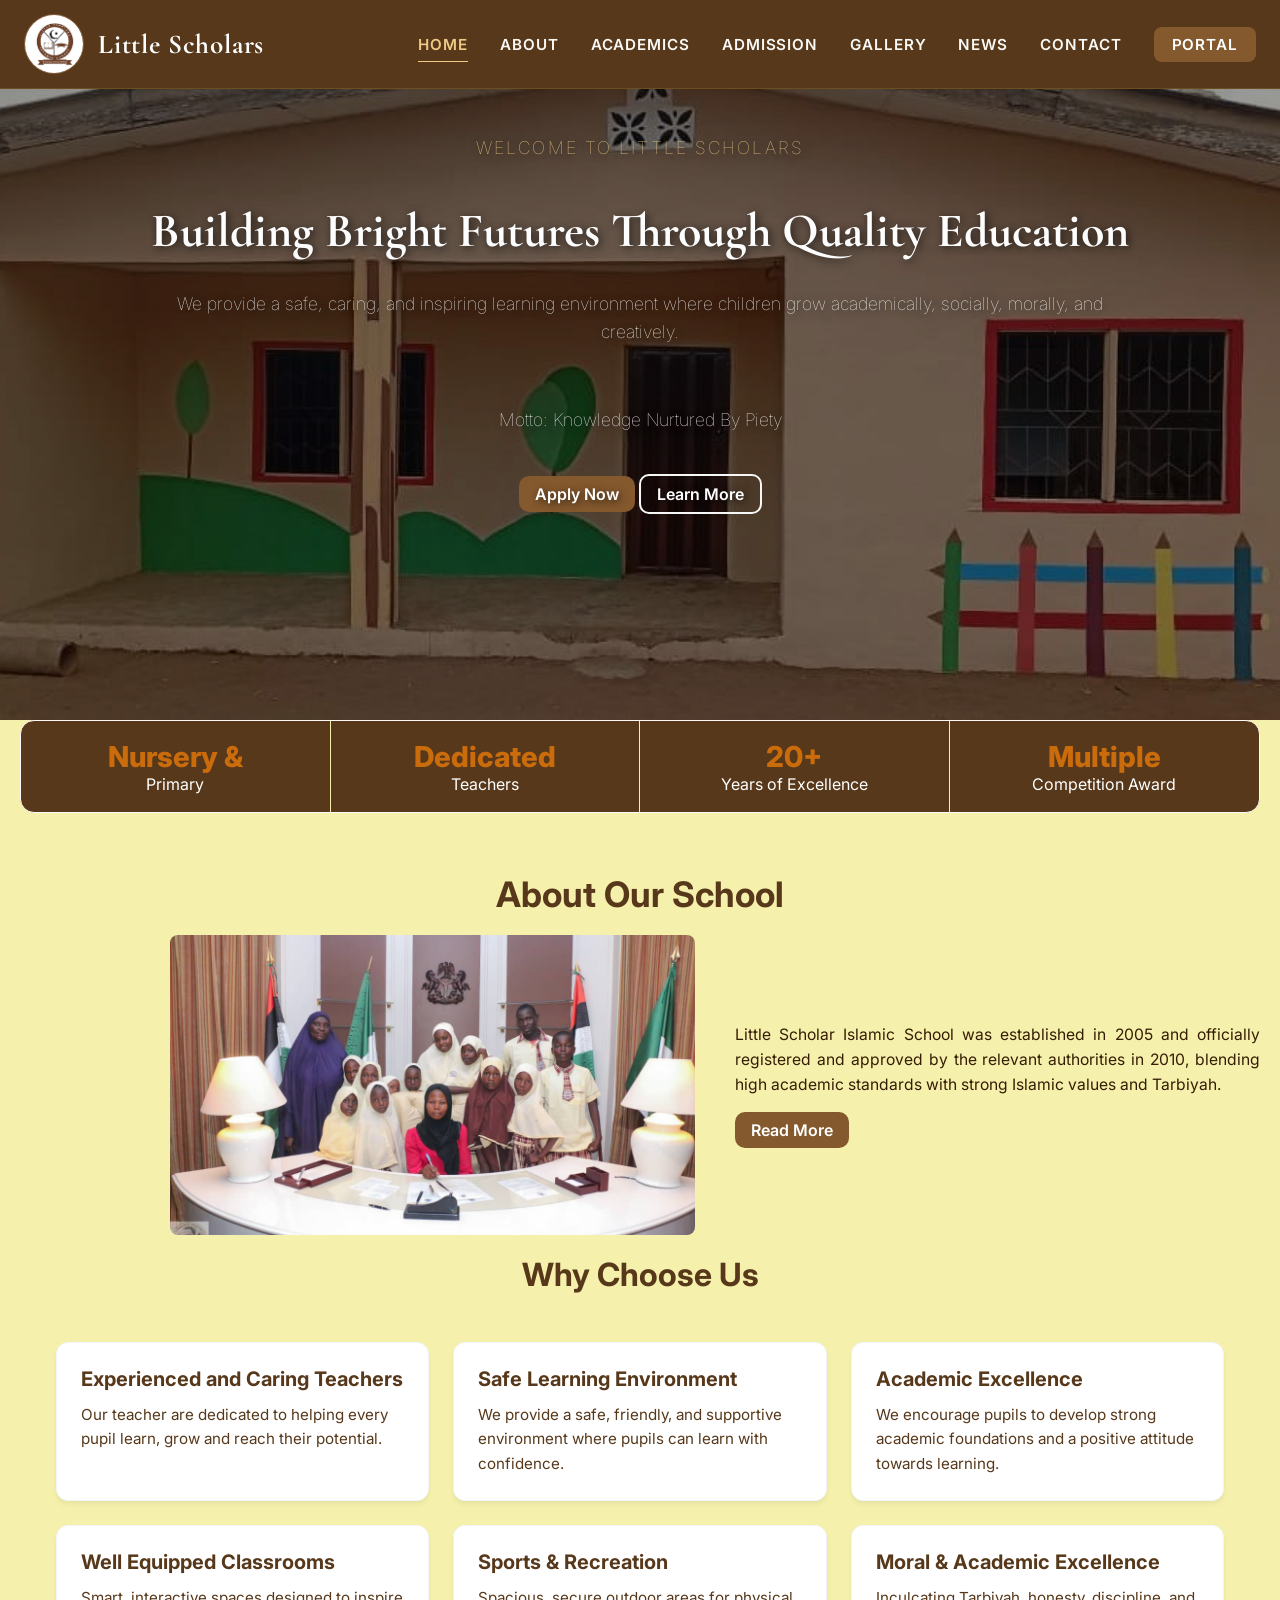
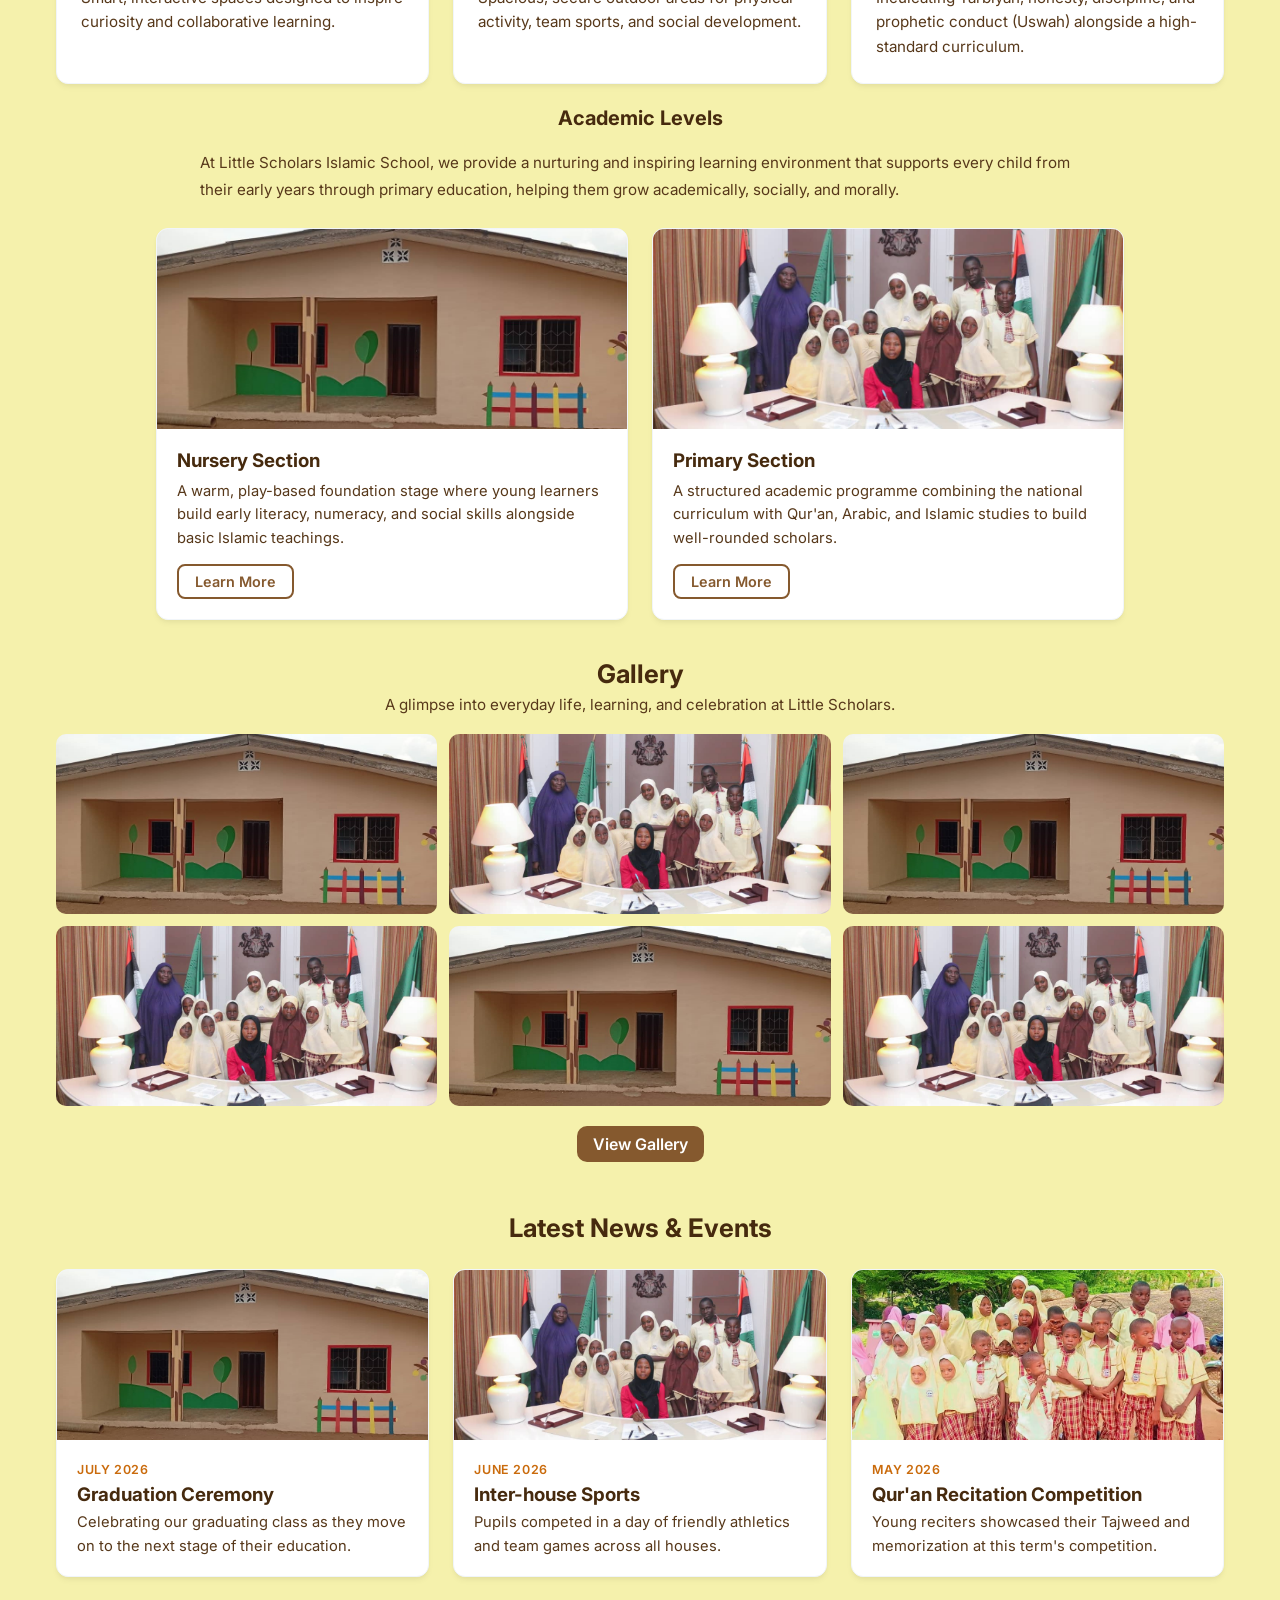
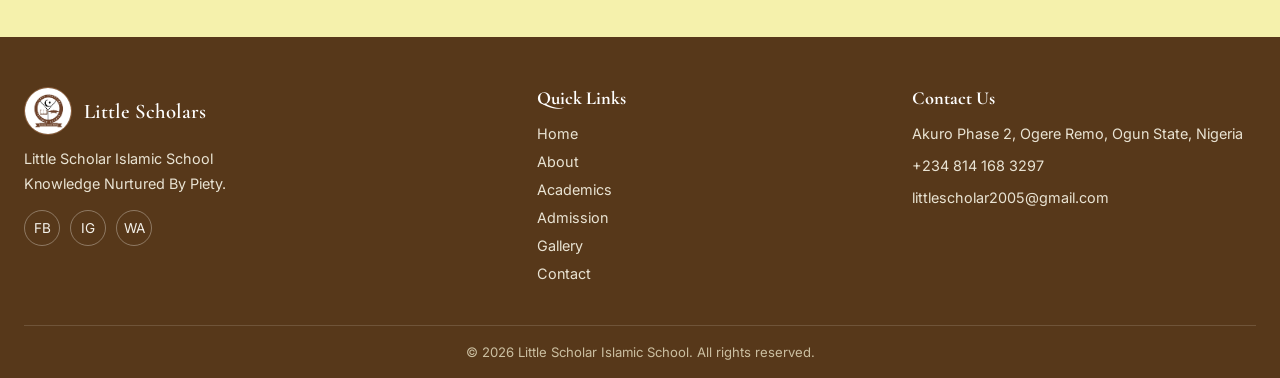
==== index.html @ 88653124 "Add Little Scholar Website" ====
<!DOCTYPE html>
<html lang="en">
<head>
  <meta charset="UTF-8">
  <meta name="viewport" content="width=device-width, initial-scale=1.0">
  <title>Little Scholars</title>
  <link rel="preconnect" href="https://fonts.googleapis.com">
  <link href="https://fonts.googleapis.com/css2?family=Cormorant+Garamond:wght@500;600&family=Inter:wght@400;500;600&display=swap" rel="stylesheet">
  <link rel="stylesheet" href="assets/css/index.css">
  <link rel="icon" type="images/jpeg" href="assets/images/logo.png.jpeg">
</head>
<body>

    <!-- Nav -->
<nav>
  <div class="nav-inner">
    <a href="#" class="nav-logo">
      <div class="nav-logo-icon">
        <img src="assets/images/logo.png.jpeg" alt="Little Scholars logo">
      </div>
      <div class="nav-logo-text"><strong>Little Scholars</strong></div>
    </a>

    <button class="nav-toggle" id="navToggle" aria-label="Toggle navigation menu" aria-expanded="false" aria-controls="navMenu">
      <span></span>
      <span></span>
      <span></span>
    </button>

    <ul id="navMenu">
      <li><a href="index.html" class="active">Home</a></li>
      <li><a href="about.html">About</a></li>
      <li><a href="academics.html">Academics</a></li>
      <li><a href="admission.html">Admission</a></li>
      <li><a href="gallery.html">Gallery</a></li>
      <li><a href="news.html">News</a></li>
      <li><a href="contact.html">Contact</a></li>
      <li><a href="login.html" class="nav-login-btn">Portal</a></li>
    </ul>
  </div>
</nav>


<section class="hero">
    <img src="assets/images/2.jpeg" alt="Little Scholar Hero">

    <div class="hero-content">
        <p class="hero-eyebrow">Welcome to Little Scholars</p>
        <h1>Building Bright Futures Through Quality Education</h1>

        <p>
            We provide a safe, caring, and inspiring learning environment where
            children grow academically, socially, morally, and creatively.
        </p>

        <br>
        <p>Motto: Knowledge Nurtured By Piety</p>

        <div class="cta-btn">
            <a href="admission.html" class="btn">Apply Now</a>
            <a href="about.html" class="btn">Learn More</a>
        </div>
    </div>
</section>

<div class="stats-bar reveal">
  <div class="stat-item reveal">
    <span class="stat-number">Nursery &</span>
    <span class="stat-label">Primary</span>
  </div>
  <div class="stat-item reveal">
    <span class="stat-number reveal">Dedicated</span>
    <span class="stat-label">Teachers</span>
  </div>
  <div class="stat-item">
    <span class="stat-number reveal">20+</span>
    <span class="stat-label">Years of Excellence</span>
  </div>
  <div class="stat-item">
    <span class="stat-number reveal">Multiple</span>
    <span class="stat-label">Competition Award</span>
  </div>
</div>

<!--About heading-->
<div class="about-text reveal">
  <h3>About Our School</h3>
</div>



<div class="about reveal">
  <div class="about-img-wrapper reveal">
    <img src="assets/images/3.jpeg" alt="Little Scholars About" class="about-img reveal">
  </div>
  <div class="about-content reveal">
    <p>Little Scholar Islamic School was established in 2005 and officially registered and approved by the relevant authorities in 2010, blending high academic standards with strong Islamic values and Tarbiyah.</p>
    <div class="cta-btn1">
    <a href="about.html" class="btn reveal">Read More</a>
    </div>
  </div>
</div>


<!--WHY CHOOSE US-->

<div class="choose-text reveal">
  <h3>Why Choose Us</h3>
</div>
<div class="choose-card">
  <div class="choose-c1 reveal">
    <h3 class="choose-head">Experienced and Caring Teachers</h3>
    <p class="choose-p">Our teacher are dedicated to helping every pupil learn, grow and reach their potential.</p>
  </div>
  <div class="choose-c1 reveal">
    <h3 class="choose-head">Safe Learning Environment</h3>
    <p class="choose-p">We provide a safe, friendly, and supportive environment where pupils can learn with confidence.</p>
  </div>
  <div class="choose-c1 reveal">
    <h3 class="choose-head">Academic Excellence</h3>
    <p class="choose-p">We encourage pupils to develop strong academic foundations and a positive attitude towards learning.</p>
  </div>
  <div class="choose-c1 reveal">
    <h3 class="choose-head">Well Equipped Classrooms</h3>
    <p class="choose-p">Smart, interactive spaces designed to inspire curiosity and collaborative learning.</p>
  </div>
  <div class="choose-c1 reveal">
    <h3 class="choose-head">Sports & Recreation</h3>
    <p class="choose-p">Spacious, secure outdoor areas for physical activity, team sports, and social development.</p>
  </div>
  <div class="choose-c1 reveal">
    <h3 class="choose-head">Moral & Academic Excellence</h3>
    <p class="choose-p">Inculcating Tarbiyah, honesty, discipline, and prophetic conduct (Uswah) alongside a high-standard curriculum.</p>
  </div>
  </div>

  <div class="academics-text reveal">
    <h3>Academic Levels</h3>
    <p>At Little Scholars Islamic School, we provide a nurturing and inspiring learning environment that supports every child from their early years through primary education, helping them grow academically, socially, and morally.</p>
  </div>

  <!--ACADEMIC LEVEL CARDS-->
  <div class="levels-div reveal">
    <div class="level-card  reveal">
      <img src="assets/images/2.jpeg" alt="Nursery Section">
      <div class="level-card-body reveal">
        <h3>Nursery Section</h3>
        <p>A warm, play-based foundation stage where young learners build early literacy, numeracy, and social skills alongside basic Islamic teachings.</p>
        <a href="academics.html" class="btn-outline">Learn More</a>
      </div>
    </div>
    <div class="level-card reveal">
      <img src="assets/images/3.jpeg" alt="Primary Section">
      <div class="level-card-body reveal">
        <h3>Primary Section</h3>
        <p>A structured academic programme combining the national curriculum with Qur'an, Arabic, and Islamic studies to build well-rounded scholars.</p>
        <a href="academics.html" class="btn-outline reveal">Learn More</a>
      </div>
    </div>
  </div>

                    <!--OUR FACILITIES-->
  <!--<div class="facilities reveal">
    <h3>Our Facilities</h3>
    <p>We provide a safe, stimulating, and well-equipped environment to ensure every student thrives academically, physically, and socially. Such as:</p>
  </div>

  <div class="facilities-div reveal">
    <div class="facilities-card reveal">
      <h3>Modern Classrooms</h3>
      <p>Smart, interactive spaces designed to inspire curiosity and collaborative learning.</p>
    </div>

    <div class="facilities-card reveal">
      <h3>ICT Laboratory</h3>
      <p>State-of-the-art technology to equip students with essential digital skills for the future.</p>
    </div>

    <div class="facilities-card reveal">
      <h3>Library</h3>
      <p>A quiet haven filled with a diverse collection of resources to foster a lifelong love for reading.</p>
    </div>

    <div class="facilities-card reveal">
      <h3>School Bus</h3>
      <p>Safe and reliable transportation service that gets pupils to and from school with ease.</p>
    </div>

    <div class="facilities-card reveal">
      <h3>Playground</h3>
      <p>Spacious and secure outdoor areas for physical activity, team sports, and social development.</p>
    </div>

    <div class="facilities-card reveal">
      <h3>Sick Bay</h3>
      <p>A well-stocked and caring medical room staffed to handle health needs and ensure student well-being.</p>
    </div>
  </div>-->

  <!--GALLERY PREVIEW-->
  <div class="gallery-text reveal">
    <h3>Gallery</h3>
    <p>A glimpse into everyday life, learning, and celebration at Little Scholars.</p>
  </div>

  <div class="gallery-preview-grid reveal">
    <img src="assets/images/2.jpeg" alt="Pupils at Little Scholars">
    <img src="assets/images/3.jpeg" alt="Classroom activity">
    <img src="assets/images/2.jpeg" alt="School event">
    <img src="assets/images/3.jpeg" alt="Pupils learning">
    <img src="assets/images/2.jpeg" alt="Sports day">
    <img src="assets/images/3.jpeg" alt="Graduation">
  </div>

  <div class="cta-btn1 gallery-cta reveal">
    <a href="gallery.html" class="btn">View Gallery</a>
  </div>

  <!--LATEST NEWS & EVENTS-->
  <div class="news-text reveal">
    <h3>Latest News &amp; Events</h3>
  </div>

  <div class="news-div reveal">
    <div class="news-card reveal">
      <img src="assets/images/2.jpeg" alt="Graduation Ceremony">
      <div class="news-card-body reveal">
        <span class="news-date">July 2026</span>
        <h3>Graduation Ceremony</h3>
        <p>Celebrating our graduating class as they move on to the next stage of their education.</p>
      </div>
    </div>
    <div class="news-card reveal">
      <img src="assets/images/3.jpeg" alt="Inter-house Sports">
      <div class="news-card-body reveal">
        <span class="news-date">June 2026</span>
        <h3>Inter-house Sports</h3>
        <p>Pupils competed in a day of friendly athletics and team games across all houses.</p>
      </div>

    </div>
    <div class="news-card reveal">
      <img src="assets/images/6.jpeg" alt="Qur'an Recitation Competition">
      <div class="news-card-body reveal">
        <span class="news-date">May 2026</span>
        <h3>Qur'an Recitation Competition</h3>
        <p>Young reciters showcased their Tajweed and memorization at this term's competition.</p>
      </div>
    </div>
  </div>


<!-- Footer -->
<footer class="site-footer">
  <div class="footer-inner">
    <div class="footer-col">
      <div class="footer-brand">
        <div class="nav-logo-icon">
          <img src="assets/images/logo.png.jpeg" alt="Little Scholars logo">
        </div>
        <span class="footer-brand-text">Little Scholars</span>
      </div>
      <p>Little Scholar Islamic School</p>
      <p>Knowledge Nurtured By Piety.</p>
      <div class="footer-social">
        <a href="#" aria-label="Facebook">FB</a>
        <a href="#" aria-label="Instagram">IG</a>
        <a href="https://wa.me/2348058640430" aria-label="WhatsApp">WA</a>
      </div>
    </div>

    <div class="footer-col">
      <h4>Quick Links</h4>
      <ul class="footer-links">
        <li><a href="index.html">Home</a></li>
        <li><a href="about.html">About</a></li>
        <li><a href="academics.html">Academics</a></li>
        <li><a href="admission.html">Admission</a></li>
        <li><a href="gallery.html">Gallery</a></li>
        <li><a href="contact.html">Contact</a></li>
      </ul>
    </div>

    <div class="footer-col">
      <h4>Contact Us</h4>
      <ul class="footer-contact">
        <li>Akuro Phase 2, Ogere Remo, Ogun State, Nigeria</li>
        <li>+234 814 168 3297</li>
        <li>littlescholar2005@gmail.com</li>
      </ul>
    </div>
  </div>

  <div class="footer-bottom">
    &copy; <span id="footerYear"></span> Little Scholar Islamic School. All rights reserved.
  </div>
</footer>

<script src="assets/js/index.js"></script>
</body>
</html>
---- assets/css/index.css ----
* { margin: 0; padding: 0; box-sizing: border-box; }

body {
  background: #f5f1ac;
  font-family: 'Inter', sans-serif;
  min-height: 100vh;
}

@media (max-width: 368px) {
  body { font-size: 14px; }
}

img { max-width: 100%; display: block; }

/* ============================================
   NAVIGATION (fixed on desktop, like the homepage)
   ============================================ */
nav {
  background: #57381a;
  border-bottom: 1px solid rgba(212, 175, 55, 0.18);
  position: fixed;
  width: 100%;
  top: 0;
  z-index: 100;
}

.nav-inner {
  max-width: 1400px;
  margin: 0 auto;
  display: flex;
  align-items: center;
  justify-content: space-between;
  padding: 14px 24px;
}

.nav-logo {
  display: flex;
  align-items: center;
  gap: 14px;
  text-decoration: none;
  min-width: 0;
}

.nav-logo-icon {
  width: 60px;
  height: 60px;
  border-radius: 50%;
  overflow: hidden;
  border: 1px solid #8B5E3C;
  flex-shrink: 0;
}

.nav-logo-icon img {
  width: 96%;
  height: 96%;
  object-fit: cover;
  transform: scale(1.1);
  margin: 0 auto;
}

.nav-logo-text {
  font-family: 'Cormorant Garamond', serif;
  font-size: clamp(1.2rem, 3vw, 1.7rem);
  font-weight: 600;
  color: #ffffff;
  letter-spacing: 0.03em;
  white-space: nowrap;
}

.nav-toggle {
  display: none;
  flex-direction: column;
  justify-content: center;
  gap: 5px;
  width: 40px;
  height: 40px;
  background: transparent;
  border: 1px solid rgba(255, 254, 252, 0.932);
  border-radius: 6px;
  cursor: pointer;
}

.nav-toggle span {
  display: block;
  width: 20px;
  height: 2px;
  margin: 0 auto;
  background: #fdfdfc;
  transition: transform 0.25s ease, opacity 0.25s ease;
}

.nav-toggle.open span:nth-child(1) { transform: translateY(7px) rotate(45deg); }
.nav-toggle.open span:nth-child(2) { opacity: 0; }
.nav-toggle.open span:nth-child(3) { transform: translateY(-7px) rotate(-45deg); }

nav ul {
  display: flex;
  align-items: center;
  gap: 32px;
  list-style: none;
}

nav ul a {
  position: relative;
  text-decoration: none;
  color: #faf9f5;
  font-size: 0.95rem;
  font-weight: 600;
  letter-spacing: 0.06em;
  text-transform: uppercase;
  padding: 8px 0;
  transition: color 0.25s ease;
}

nav ul a::after {
  content: '';
  position: absolute;
  left: 0;
  bottom: 0;
  width: 0%;
  height: 1px;
  background: #8B5E3C;
  transition: width 0.3s ease;
}

nav ul a:hover,
nav ul a:focus-visible {
  color: #f4f1ea;
}

nav ul a:hover::after,
nav ul a:focus-visible::after {
  width: 100%;
}

nav ul a.active {
  color: #f0c987;
}

nav ul a.active::after {
  width: 100%;
  background: #f0c987;
}

nav ul a.nav-login-btn {
  background: #85592e;
  padding: 8px 18px;
  border-radius: 8px;
  color: #ffffff;
}

nav ul a.nav-login-btn::after { display: none; }

nav ul a.nav-login-btn:hover {
  background: #91520a;
  color: #ffffff;
}

@media (max-width: 960px) {
  .nav-toggle { display: flex; }

  nav ul {
    position: absolute;
    top: 90%;
    left: 0;
    right: 0;
    flex-direction: column;
    align-items: flex-start;
    gap: 0;
    background: #57381a;
    border-bottom: 1px solid rgba(212, 175, 55, 0.18);
    max-height: 0;
    overflow: hidden;
    transition: max-height 0.3s ease;
  }

  nav ul.open { max-height: 500px; }

  nav ul li { width: 100%; }

  nav ul a {
    display: block;
    width: 100%;
    padding: 16px 24px;
    border-top: 1px solid rgba(233, 182, 13, 0.08);
  }

  nav ul a.nav-login-btn { border-radius: 0; }
}


/* ============================================
  HERO BANNER (top image + heading)
   ============================================ */

  .hero {
  position: relative;
  width: 100%;
  height: 80vh;
  overflow: hidden;
}

.hero img {
  width: 100%;
  height: 100%;
  object-fit: cover;
  filter: brightness(60%); 
  
}
.hero-content {
  position: absolute;
  top: 45%;
  left: 50%;
  transform: translate(-50%, -50%);
  text-align: center;
  color: #fdfdfd;
  text-shadow: 2px 2px 8px rgba(0, 0, 0, 0.7);
  width: 90%;
  max-width: 1000px;
}

.hero-eyebrow {
  font-size: 1rem;
  font-weight: 600;
  letter-spacing: 0.12em;
  text-transform: uppercase;
  color: #f0c987;
  margin-bottom: 14px;
}

.hero-content h1 {
  font-family: 'Cormorant Garamond', serif;
  font-size: 3rem;
  margin-bottom: 30px;
}
.hero-content p {
  font-size: 1.1rem;
  font-weight: 100;
  line-height: 28px;
  margin-bottom: 40px;
}


/* ============================================
   Mobile responsiveness for hero section
   ============================================ */
@media (max-width: 768px) {
  .hero {
    height: 60vh;
    min-height: 400px;
  }

  .hero img {
    width: 100%;
    height: 100%;
    object-fit: cover;
  }

  .hero-content {
    top: 50%;
    max-width: 100%;
  }

  .hero-eyebrow {
    font-size: 0.75rem;
    margin-bottom: 10px;
  }

  .hero-content h1 {
    font-size: 1.6rem;
    margin-bottom: 20px;
  }

  .hero-content p {
    font-size: 0.67rem;
    line-height: 20px;
    margin-bottom: 40px;
  }
}
/*cta-btn*/

/* Base Button Styles */
.cta-btn .btn {
    display: inline-block;
    padding: 8px 16px;
    font-size: 16px;
    font-weight: 600;
    text-decoration: none;
    border-radius: 10px;
    transition: all 0.3s ease;
    text-align: center;
}

/* Primary Button: Apply Now */
.cta-btn .btn:first-child {
    background-color: #85592e;
    color: #ffffff;
}



/* Secondary Button: Learn More */
.cta-btn .btn:last-child {
    background-color: transparent;
    color: #ffffff;
    border: 2px solid #f7f7f7;
}

.cta-btn .btn:last-child:hover {
    color: #57381a;
    border-color: #57381a;
    background-color: #f8fafc;
    transform: translateY(-2px);
}

/* ============================================
   STATS BAR (4 cards)
   ============================================ */
.stats-bar {
  display: flex;
  flex-wrap: wrap;
  justify-content: center;
  background: #57381a;
  border: 1px solid #fff8f8;
  border-radius: 14px;
  margin: 0 20px clamp(20px, 6vw, 60px);
  overflow: hidden;
  color: #ffffff;
}


.stat-item {
  flex: 1 1 140px;
  padding: 18px 8px;
  text-align: center;
  border-right: 1px solid #f5f1ac;
}

.stat-icon {
  display: block;
  font-size: 1.4rem;
  margin-bottom: 4px;
}


.stat-item:last-child { border-right: none; }

.stat-number {
  font-size: clamp(1.3rem, 3vw, 1.8rem);
  font-weight: 800;
  color: #ca6b0c;
  display: block;
}

.stat-label {
  font-size: clamp(0.85rem, 1.6vw, 1rem);
  color: #ffffff;
  margin-top: 1px;
}

@media (max-width: 600px) {
  .stat-item {
    flex: 1 1 50%;
    border-bottom: 1px solid #f5f1ac;
  }
  .stat-item {
    padding: 12px 4px;
  }
  .stat-number {
    font-size: 16px;
  }
  .stat-item:nth-child(odd) {
    border-right: 1px solid #f5f1ac;
  }
}

/* ABOUT SECTION */

.about-text {
  text-align: center;
  font-size: 30px;
  font-weight: 500;
  color: #57381a;
}
.about {
  display: grid;

  grid-template-columns: repeat(auto-fit, minmax(300px, 1fr));
  gap: 40px;
  align-items: center; /* Centers items vertically */
  padding: 20px;
  max-width: 1200px;
  justify-content: center;
  margin-left: 150px;
}

.about-img-wrapper {
  width: 100%;
}


.about-img {
  width: 100%;
  height: 90%;
  max-height: 300px; 
  object-fit: cover;
  border-radius: 8px;
}
.about-content {
  width: 100%;
}

.about-content p {
  margin-bottom: 15px;
  text-align: justify;
  font-size: 0.98rem;
  line-height: 1.6; 
  color: #351c03;
}

.cta-btn1 .btn {
    display: inline-block;
    padding: 8px 16px;
    font-size: 16px;
    font-weight: 600;
    text-decoration: none;
    border-radius: 10px;
    transition: all 0.3s ease;
    text-align: center;
}


.cta-btn1 .btn:first-child {
    background-color: #85592e;
    color: #ffffff;
}


.cta-btn1 .btn:first-child:hover {
    color: #57381a;
    border-color: #57381a;
    background-color: #91520a;
    transform: translateY(-2px);
}
@media (max-width: 560px) {
  .about-text {
    font-size: 18px;
  }
  .about {
    display: grid;
    grid-template-columns: 2, 1fr;
    max-width: 560px;
    margin-left: 0px;
  }
  .cta-btn1 .btn {
    padding: 8px;
    font-size: 14px;
  }
}
/* Container layout */
.choose-card {
  display: grid;
  /* Automatically adjusts column count; minimum size 280px per card */
  grid-template-columns: repeat(auto-fit, minmax(280px, 1fr));
  gap: 24px;
  padding: 16px;
  max-width: 1200px;
  margin: 0 auto;
}

/* Individual card styling */
.choose-c1 {
  background-color: #ffffff;
  border-radius: 12px;
  padding: 24px;
  box-shadow: 0 4px 6px -1px rgba(0, 0, 0, 0.05), 
              0 2px 4px -1px rgba(0, 0, 0, 0.03);
  border: 1px solid #f1f5f9;
  transition: transform 0.2s ease, box-shadow 0.2s ease;
}

/* Card hover animation */
.choose-c1:hover {
  transform: translateY(-4px);
  box-shadow: 0 10px 15px -3px rgba(0, 0, 0, 0.1);
}

/* Typography styles */
.choose-text {
  text-align: center;
  margin-bottom: 32px;
}

.choose-text h3 {
  font-size: 2rem;
  color: #57381a;
  margin: 0;
}

.choose-head {
  font-size: 1.25rem;
  color: #57381a;
  margin-top: 0;
  margin-bottom: 12px;
}

.choose-p {
  font-size: 0.95rem;
  color: #57381a;
  line-height: 1.6;
  margin: 0;
}
/*CADEMICS SECTION*/

.academics-text {
  padding-left: 200px;
  margin-right: 200px;
  line-height: 1.8;
}

.academics-text h3 {
  text-align: center;
  margin-bottom: 13px;
  color: #462a0e;
  font-weight: 700;
  font-size: 20px;
}
.academics-text p {
  color: #57381a;
  font-size: 0.95rem;
}
@media (max-width: 768px) {
  .academics-text { 
    margin-left: 10px; 
    padding: 0 10px; /* Adds clean breathing room on sides */
    margin-right: 10px;
  } 
  
  .academics-text h3 { 
    margin-left: 0; /* Resets the negative pull */
  } 
  
  .academics-text p { 
    margin-left: 0; /* Resets the negative pull */
    max-width: 100%; /* Prevents text from stretching indefinitely */
  } 
}

/* ============================================
   ACADEMIC LEVEL CARDS (Nursery / Primary)
   ============================================ */
.levels-div {
  display: grid;
  grid-template-columns: repeat(auto-fit, minmax(300px, 1fr));
  gap: 24px;
  max-width: 1000px;
  padding: 24px 16px 8px;
  margin: 0 auto;
}

.level-card {
  background-color: #ffffff;
  border-radius: 12px;
  overflow: hidden;
  box-shadow: 0 4px 6px -1px rgba(0, 0, 0, 0.05),
              0 2px 4px -1px rgba(0, 0, 0, 0.03);
  border: 1px solid #f1f5f9;
  transition: transform 0.2s ease, box-shadow 0.2s ease;
}

.level-card:hover {
  transform: translateY(-4px);
  box-shadow: 0 10px 15px -3px rgba(0, 0, 0, 0.1);
}

.level-card img {
  width: 100%;
  height: 200px;
  object-fit: cover;
}

.level-card-body {
  padding: 20px;
}

.level-card-body h3 {
  color: #462a0e;
  margin-bottom: 8px;
}

.level-card-body p {
  color: #57381a;
  font-size: 0.92rem;
  line-height: 1.6;
  margin-bottom: 14px;
}

.btn-outline {
  display: inline-block;
  padding: 7px 16px;
  border: 2px solid #85592e;
  color: #85592e;
  border-radius: 8px;
  text-decoration: none;
  font-weight: 600;
  font-size: 0.9rem;
  transition: all 0.25s ease;
}

.btn-outline:hover {
  background-color: #85592e;
  color: #ffffff;
}


/* OUR FACILITIES  */

.facilities h3 {
  color: #462a0e;
  font-weight: 700;
  text-align: center;
  margin-bottom: 10px;
  margin-top: 20px;
}
.facilities p {
  color: #57381a;
  line-height: 1.8;
  font-size: 0.95rem;
  margin-bottom: 10px;
  padding-left: 200px;
}
.facilities-div {
  display: grid;
  grid-template-columns: repeat(auto-fit, minmax(280px, 1fr));
  gap: 24px;
  max-width: 1200px;
  padding: 16px;
  margin: 0 auto;
}

.facilities-card {
  background-color: #ffffff;
  padding: 24px;
  border-radius: 12px;
  box-shadow: 0 4px 6px -1px rgba(0, 0, 0, 0.05), 
              0 2px 4px -1px rgba(0, 0, 0, 0.03);
  border: 1px solid #f1f5f9;
  transition: transform 0.2s ease, box-shadow 0.2s ease;
}

.facilities-card h3 {
  padding-left: 20px;
  color: #462a0e;
  margin-bottom: 6px;
}
.facilities-card p {
  font-size: 0.95rem;
  color: #57381a;
  line-height: 1.8;
  padding-left: 20px;
  max-width: 1000px;
}
.facilities-card:hover {
  transform: translateY(-4px);
  box-shadow: 0 10px 15px -3px rgba(0, 0, 0, 0.1);
}
@media (max-width: 768px) {
  .facilities-card {
    padding-left: 0px;
  }
  .facilities p {
    padding-left: 20px;
  }
}

/* ============================================
   GALLERY PREVIEW
   ============================================ */
.gallery-text,
.news-text {
  text-align: center;
  margin-top: 30px;
}

.gallery-text h3,
.news-text h3 {
  color: #462a0e;
  font-weight: 700;
  font-size: 1.6rem;
  margin-bottom: 6px;
}

.gallery-text p {
  color: #57381a;
  font-size: 0.95rem;
}

.gallery-preview-grid {
  display: grid;
  grid-template-columns: repeat(3, 1fr);
  gap: 12px;
  max-width: 1200px;
  padding: 20px 16px;
  margin: 0 auto;
}

.gallery-preview-grid img {
  width: 100%;
  height: 180px;
  object-fit: cover;
  border-radius: 10px;
  transition: transform 0.25s ease;
}

.gallery-preview-grid img:hover {
  transform: scale(1.03);
}

.gallery-cta {
  text-align: center;
  padding-bottom: 20px;
}

@media (max-width: 700px) {
  .gallery-preview-grid {
    grid-template-columns: repeat(2, 1fr);
  }
}

/* ============================================
   LATEST NEWS & EVENTS
   ============================================ */
.news-div {
  display: grid;
  grid-template-columns: repeat(auto-fit, minmax(280px, 1fr));
  gap: 24px;
  max-width: 1200px;
  padding: 20px 16px 60px;
  margin: 0 auto;
}

.news-card {
  background-color: #ffffff;
  border-radius: 12px;
  overflow: hidden;
  box-shadow: 0 4px 6px -1px rgba(0, 0, 0, 0.05),
              0 2px 4px -1px rgba(0, 0, 0, 0.03);
  border: 1px solid #f1f5f9;
  transition: transform 0.2s ease, box-shadow 0.2s ease;
}

.news-card:hover {
  transform: translateY(-4px);
  box-shadow: 0 10px 15px -3px rgba(0, 0, 0, 0.1);
}

.news-card img {
  width: 100%;
  height: 170px;
  object-fit: cover;
}

.news-card-body {
  padding: 18px 20px;
}

.news-date {
  display: inline-block;
  font-size: 0.78rem;
  font-weight: 600;
  color: #ca6b0c;
  text-transform: uppercase;
  letter-spacing: 0.05em;
  margin-bottom: 6px;
}

.news-card-body h3 {
  color: #462a0e;
  margin-bottom: 5px;
}

.news-card-body p {
  color: #57381a;
  font-size: 0.92rem;
  line-height: 1.6;
}

/* ---------- Scroll-reveal---------- */
.reveal {
  opacity: 0;
  transform: translateY(18px);
  transition: opacity 0.6s ease, transform 0.6s ease;
}

.reveal.is-visible {
  opacity: 1;
  transform: translateY(0);
}


/* ============================================
   SITE FOOTER
   ============================================ */
.site-footer {
  background: #57381a;
  color: #f4f1ea;
  margin-top: 0;
  padding: 50px 24px 0;
}

.footer-inner {
  max-width: 1400px;
  margin: 0 auto;
  display: grid;
  grid-template-columns: 1.4fr 1fr 1fr;
  gap: 32px;
  padding-bottom: 34px;
}

.footer-col h4 {
  font-family: 'Cormorant Garamond', serif;
  font-size: 1.15rem;
  margin-bottom: 14px;
  color: #ffffff;
}

.footer-brand {
  display: flex;
  align-items: center;
  gap: 12px;
  margin-bottom: 12px;
}

.footer-brand .nav-logo-icon { width: 48px; height: 48px; }

.footer-brand-text {
  font-family: 'Cormorant Garamond', serif;
  font-size: 1.3rem;
  font-weight: 600;
  color: #ffffff;
}

.footer-col p {
  font-size: 0.9rem;
  line-height: 1.7;
  color: #e9e3d3;
}

.footer-links { list-style: none; }

.footer-links li { margin-bottom: 8px; }

.footer-links a {
  color: #e9e3d3;
  text-decoration: none;
  font-size: 0.9rem;
  transition: color 0.2s ease;
}

.footer-links a:hover { color: #f0c987; }

.footer-contact li {
  list-style: none;
  font-size: 0.9rem;
  color: #e9e3d3;
  margin-bottom: 10px;
  line-height: 1.5;
}

.footer-social { display: flex; gap: 10px; margin-top: 14px; }

.footer-social a {
  display: inline-flex;
  align-items: center;
  justify-content: center;
  width: 36px;
  height: 36px;
  border-radius: 50%;
  border: 1px solid rgba(244, 241, 234, 0.35);
  color: #f4f1ea;
  text-decoration: none;
  font-size: 0.85rem;
  transition: background 0.2s ease, border-color 0.2s ease;
}

.footer-social a:hover { background: #85592e; border-color: #85592e; }

.footer-bottom {
  border-top: 1px solid rgba(244, 241, 234, 0.15);
  text-align: center;
  padding: 18px 0;
  font-size: 0.82rem;
  color: #cbbfa1;
}

@media (max-width: 768px) {
  .footer-inner { grid-template-columns: 1fr; gap: 28px; }
}

/* ============================================
   SCROLL-REVEAL (used by academics.js)
   ============================================ */
.reveal {
  opacity: 0;
  transform: translateY(18px);
  transition: opacity 0.6s ease, transform 0.6s ease;
}

.reveal.is-visible {
  opacity: 1;
  transform: translateY(0);
}
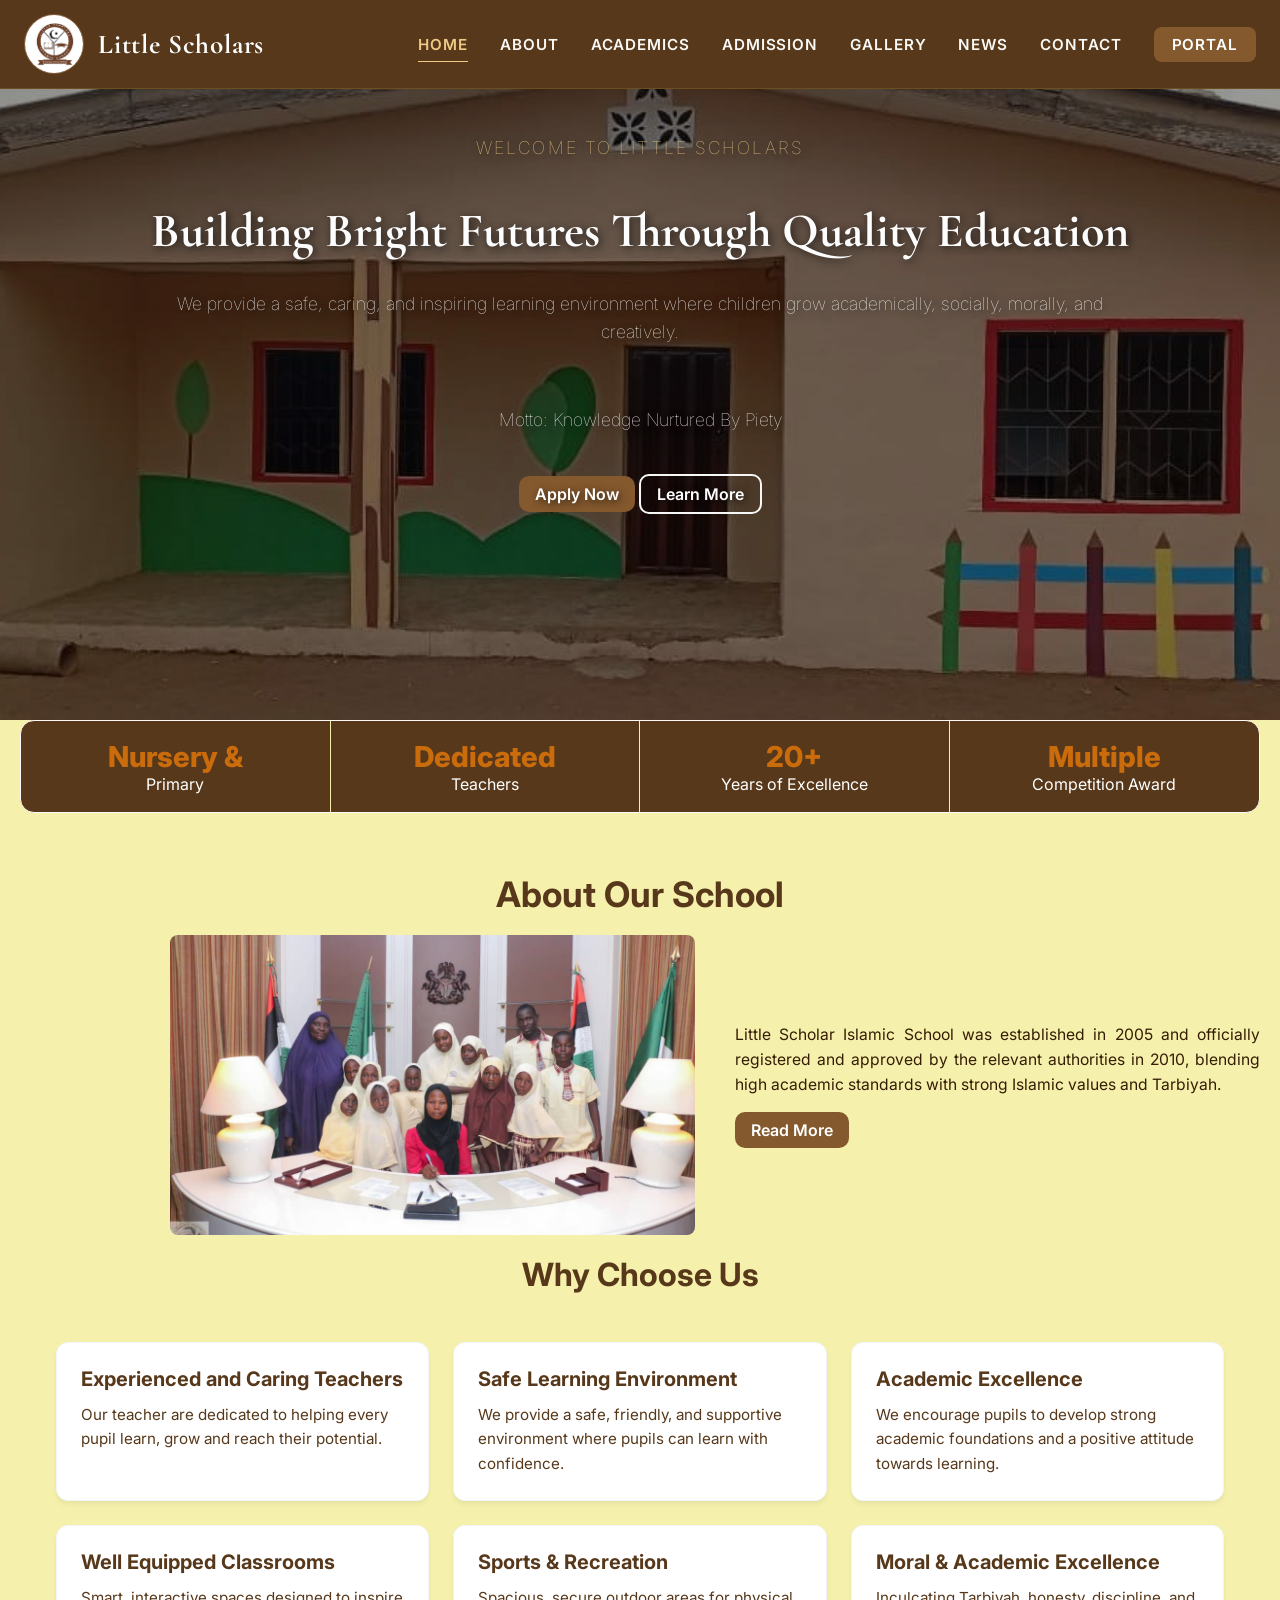
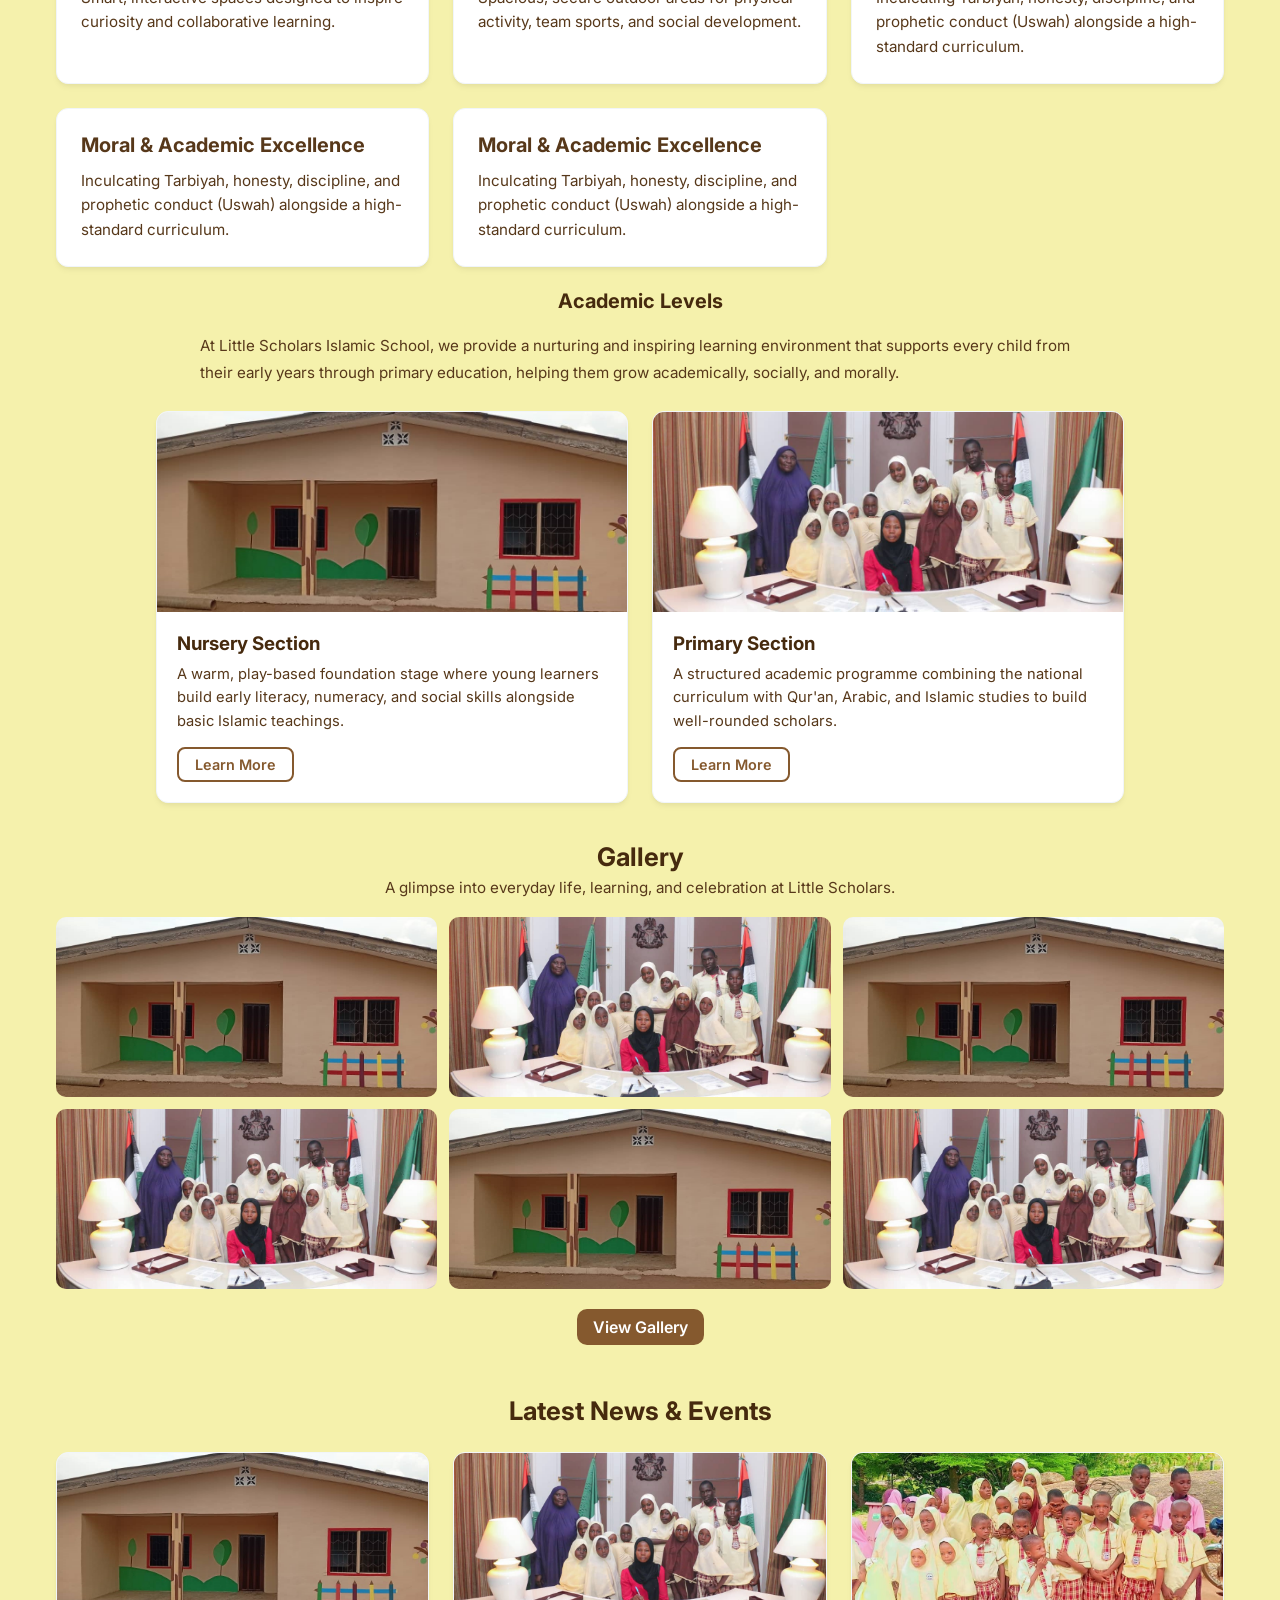
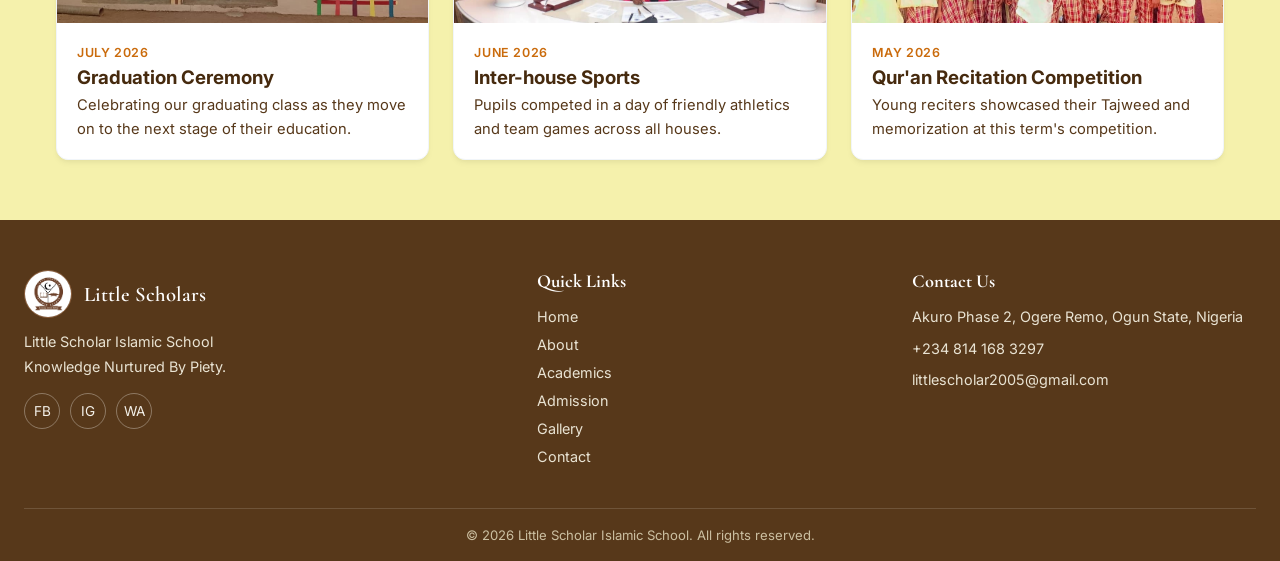
==== commit 81eaf4fd: "Add Little Scholar Website" ====
--- a/index.html
+++ b/index.html
@@ -132,6 +132,14 @@
     <h3 class="choose-head">Moral & Academic Excellence</h3>
     <p class="choose-p">Inculcating Tarbiyah, honesty, discipline, and prophetic conduct (Uswah) alongside a high-standard curriculum.</p>
   </div>
+  <div class="choose-c1 reveal">
+    <h3 class="choose-head">Moral & Academic Excellence</h3>
+    <p class="choose-p">Inculcating Tarbiyah, honesty, discipline, and prophetic conduct (Uswah) alongside a high-standard curriculum.</p>
+  </div>
+  <div class="choose-c1 reveal">
+    <h3 class="choose-head">Moral & Academic Excellence</h3>
+    <p class="choose-p">Inculcating Tarbiyah, honesty, discipline, and prophetic conduct (Uswah) alongside a high-standard curriculum.</p>
+  </div>
   </div>
 
   <div class="academics-text reveal">
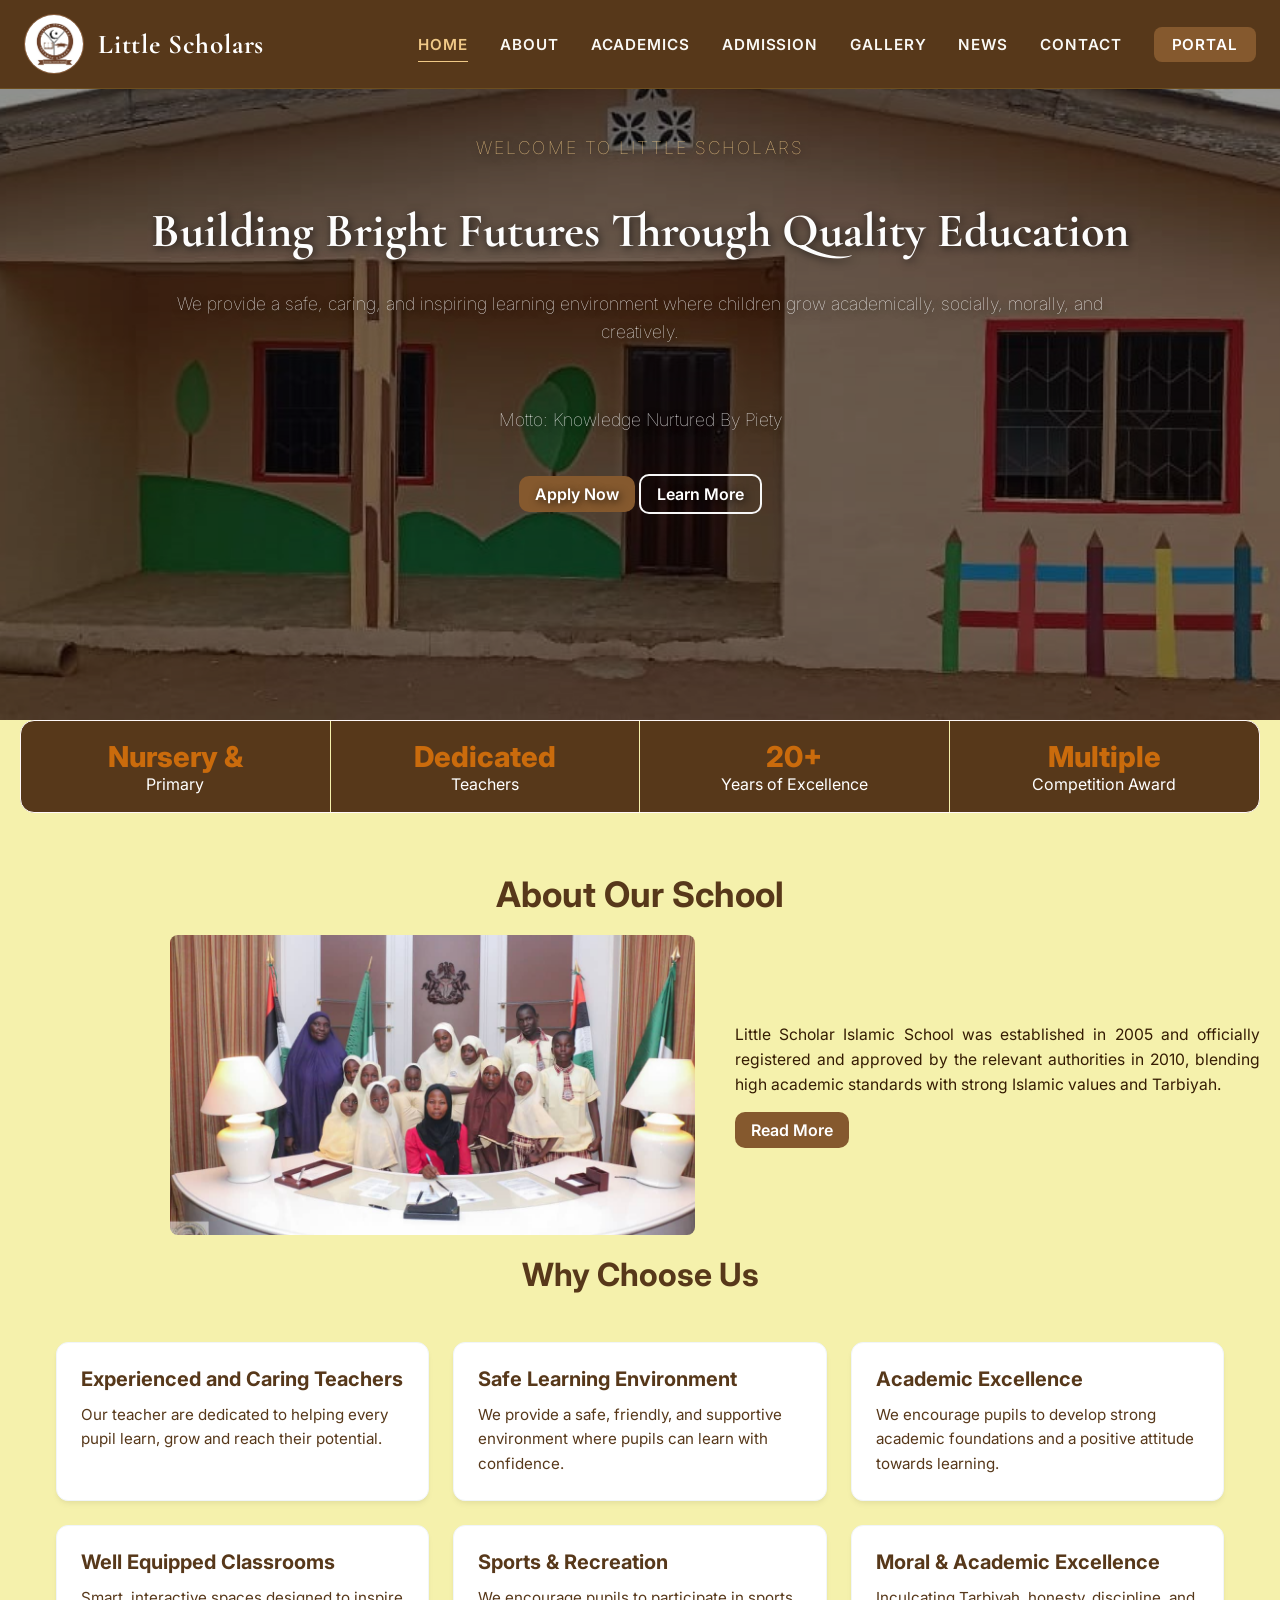
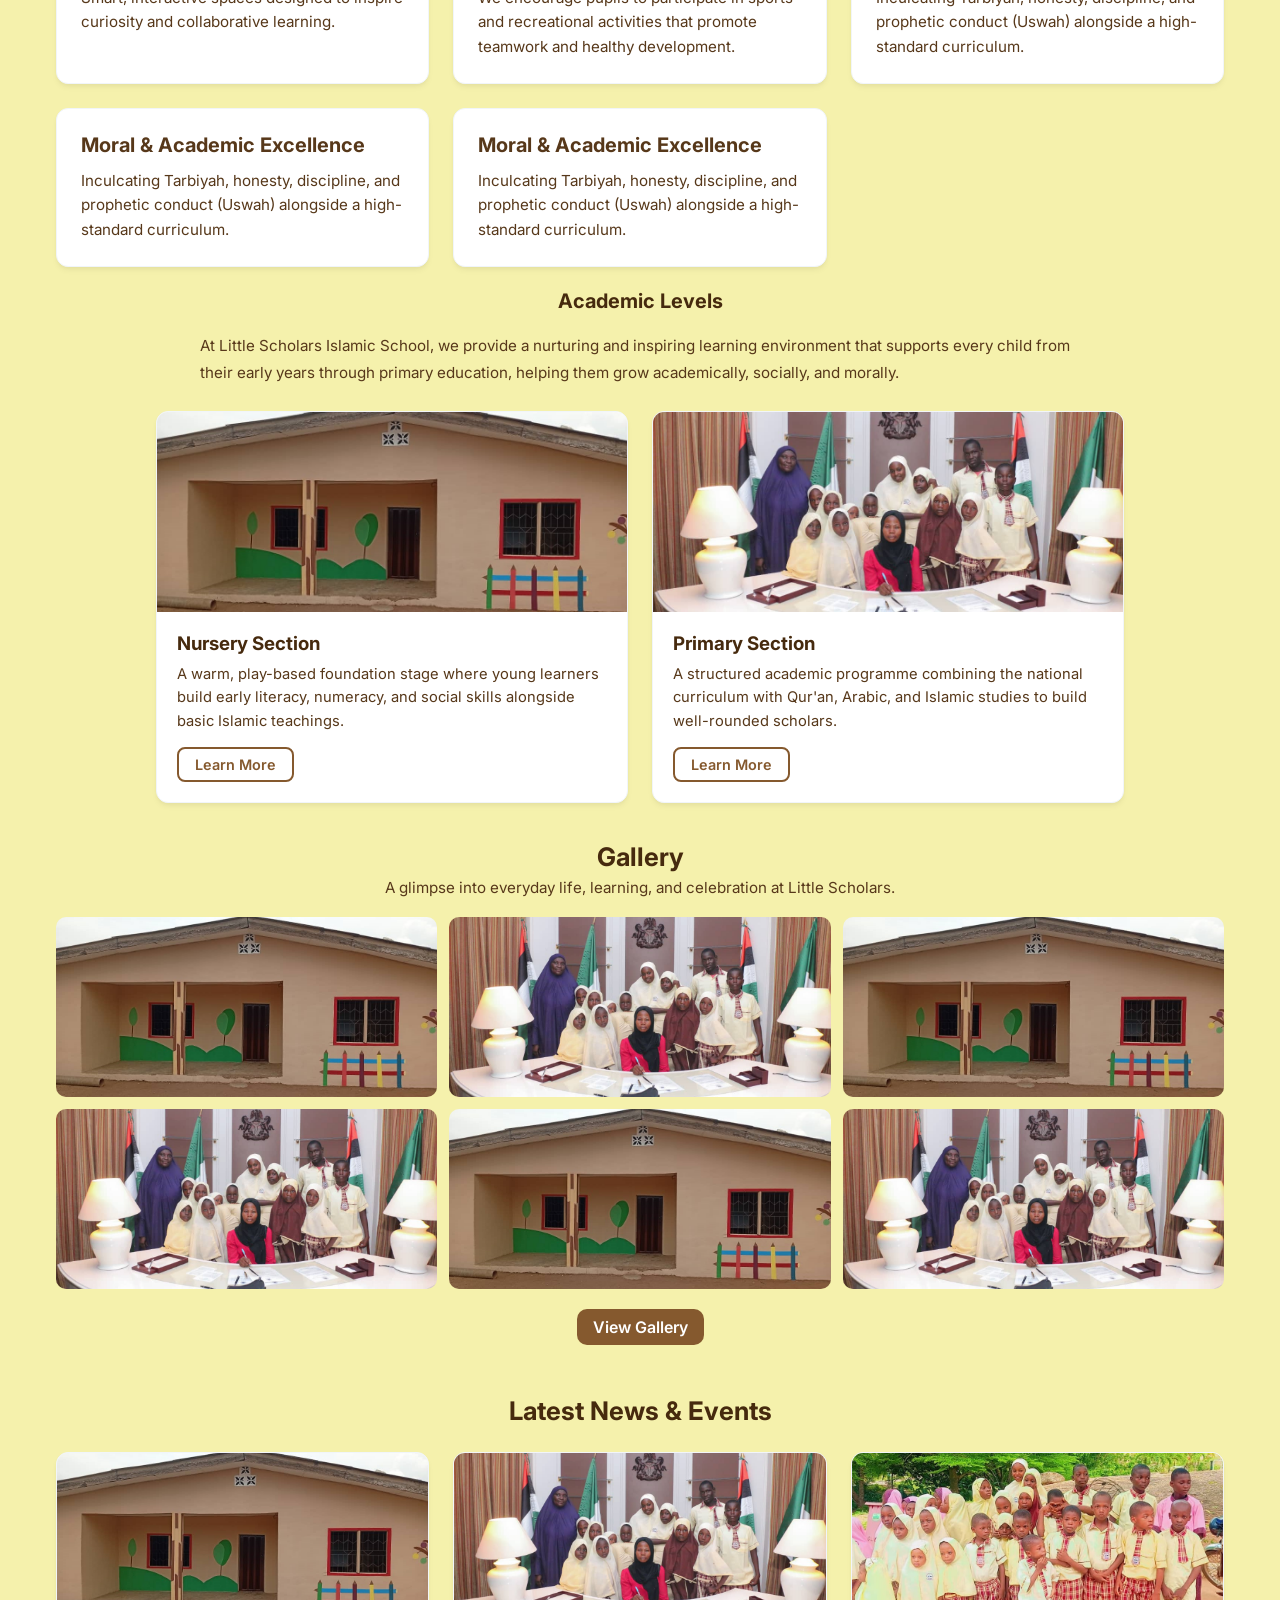
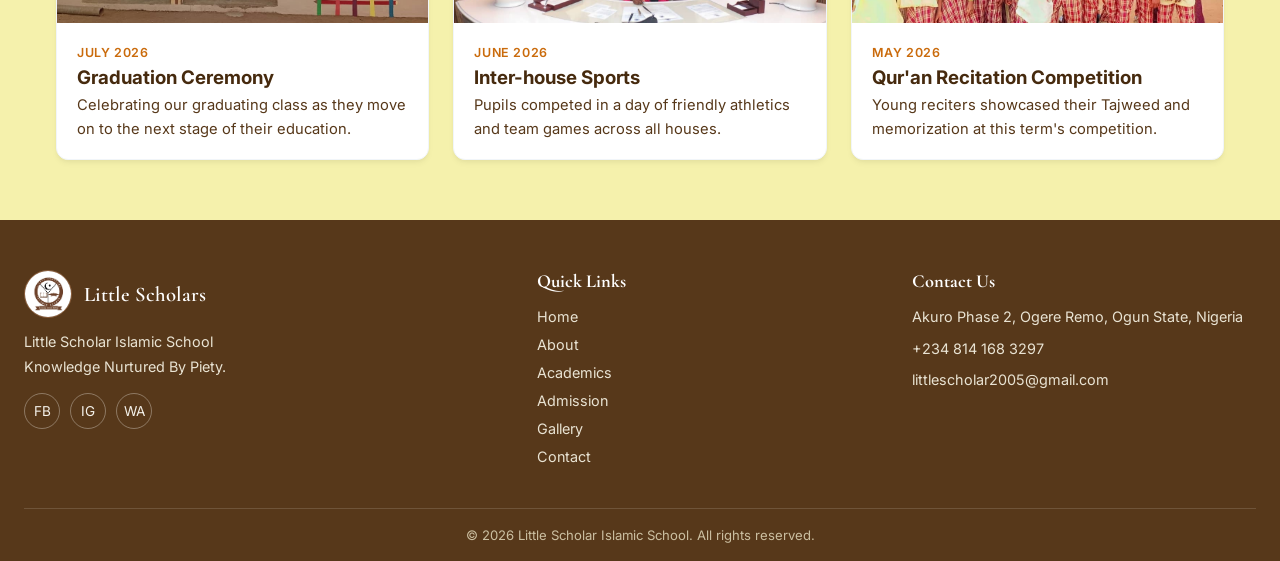
==== commit dc99ad0d: "Add Little Scholar Website" ====
--- a/index.html
+++ b/index.html
@@ -126,7 +126,7 @@
   </div>
   <div class="choose-c1 reveal">
     <h3 class="choose-head">Sports & Recreation</h3>
-    <p class="choose-p">Spacious, secure outdoor areas for physical activity, team sports, and social development.</p>
+    <p class="choose-p">We encourage pupils to participate in sports and recreational activities that promote teamwork and healthy development.</p>
   </div>
   <div class="choose-c1 reveal">
     <h3 class="choose-head">Moral & Academic Excellence</h3>
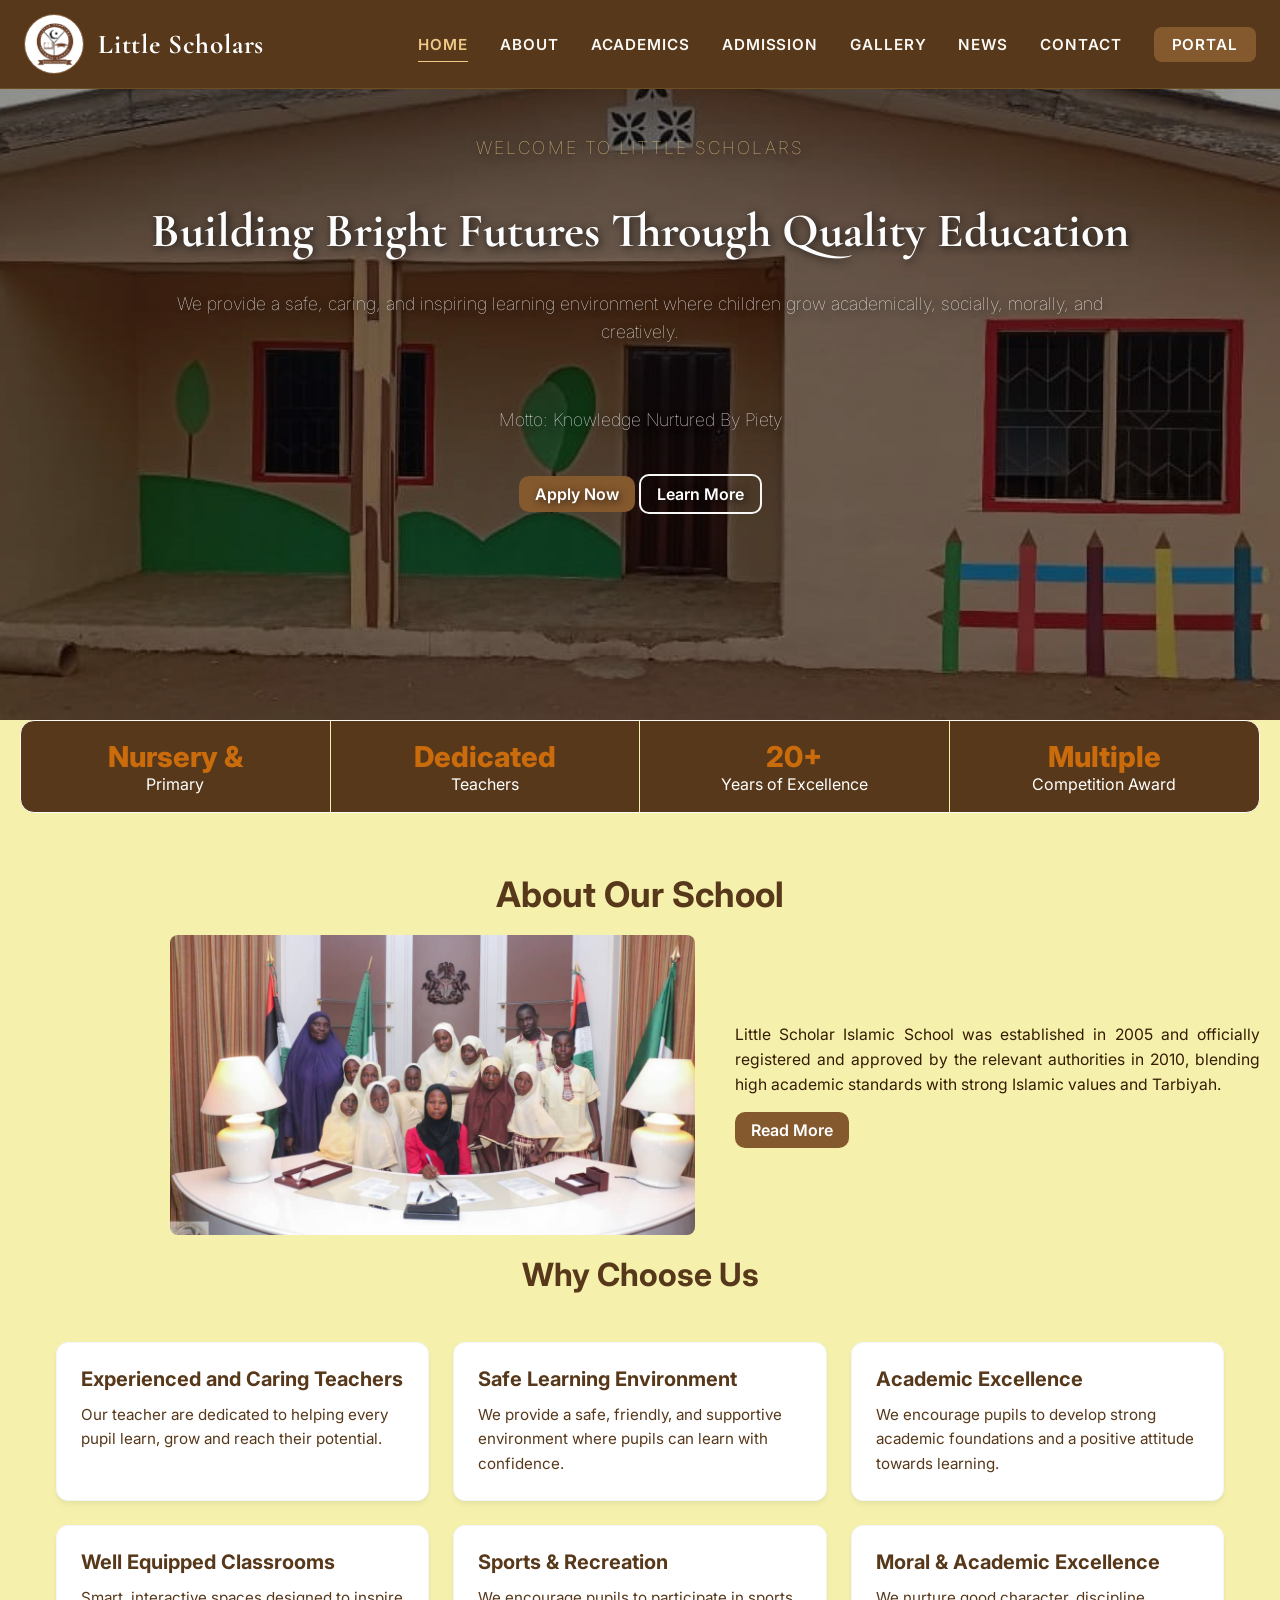
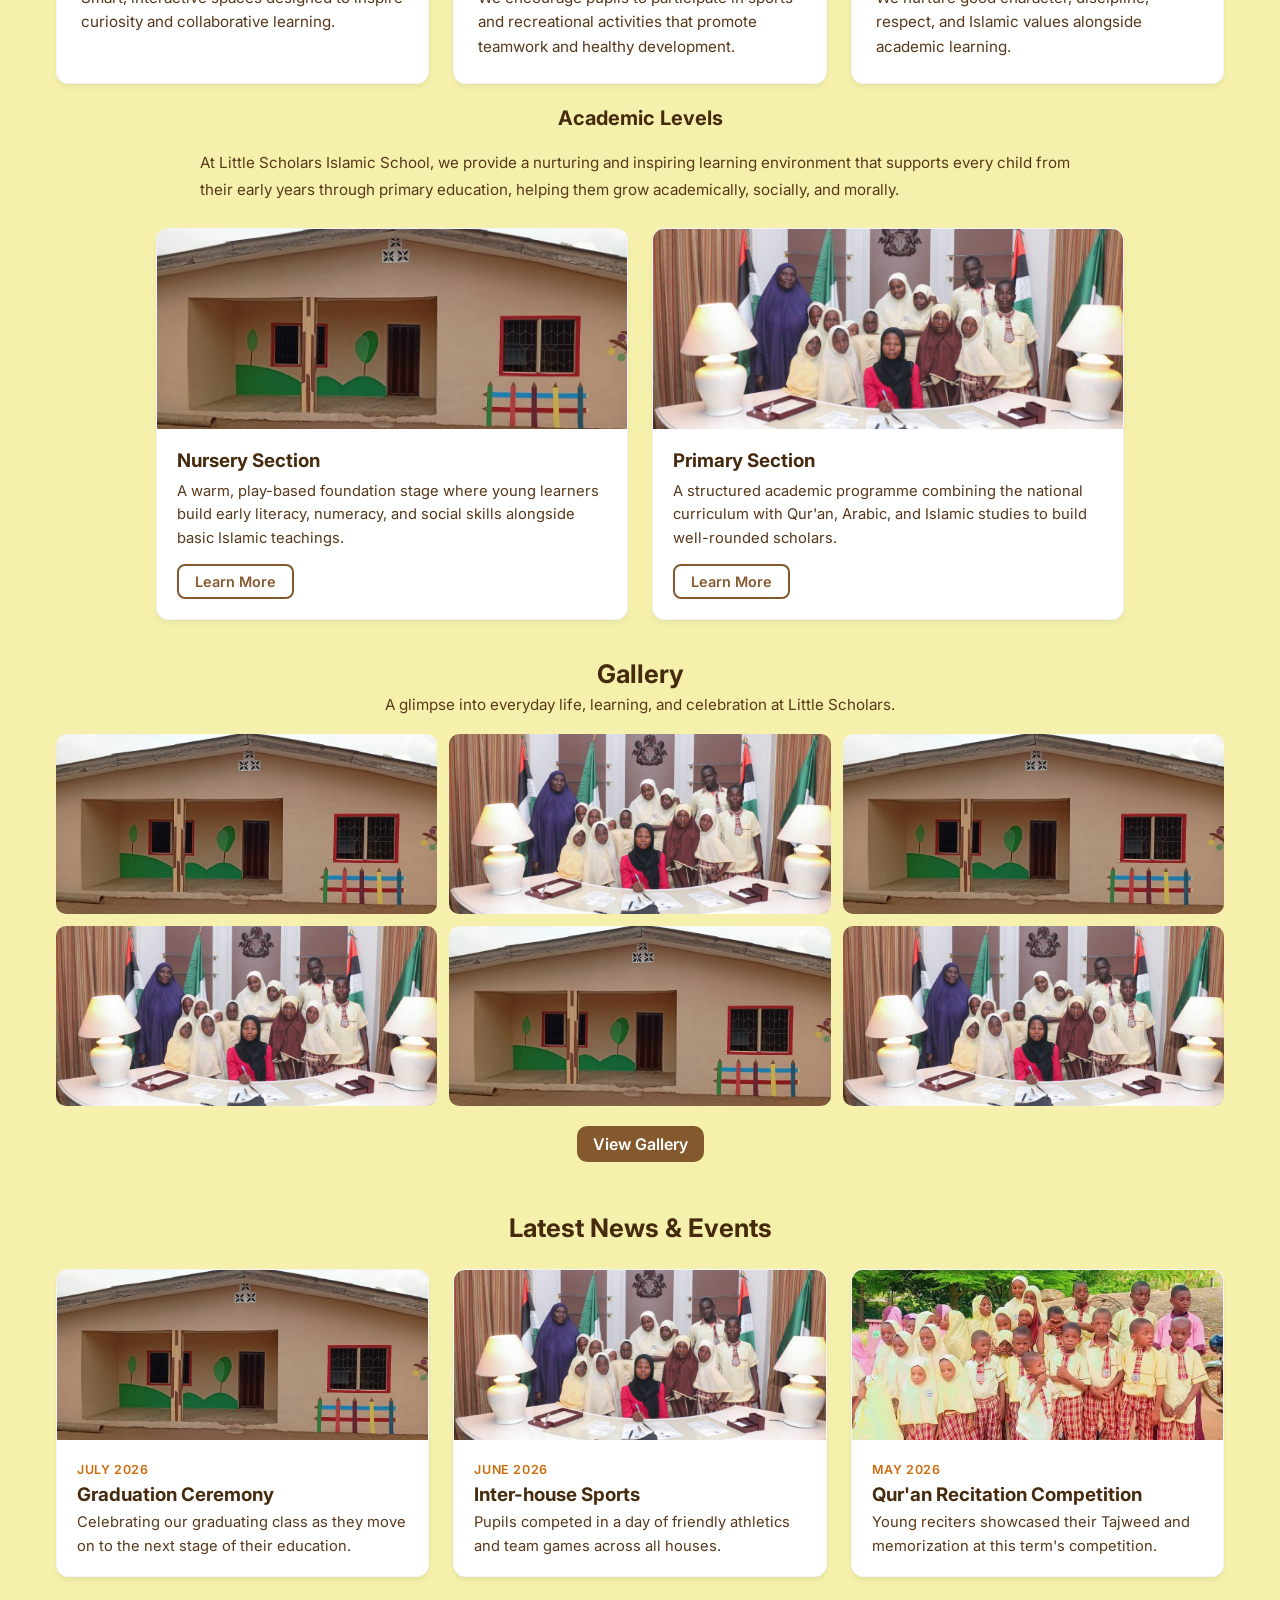
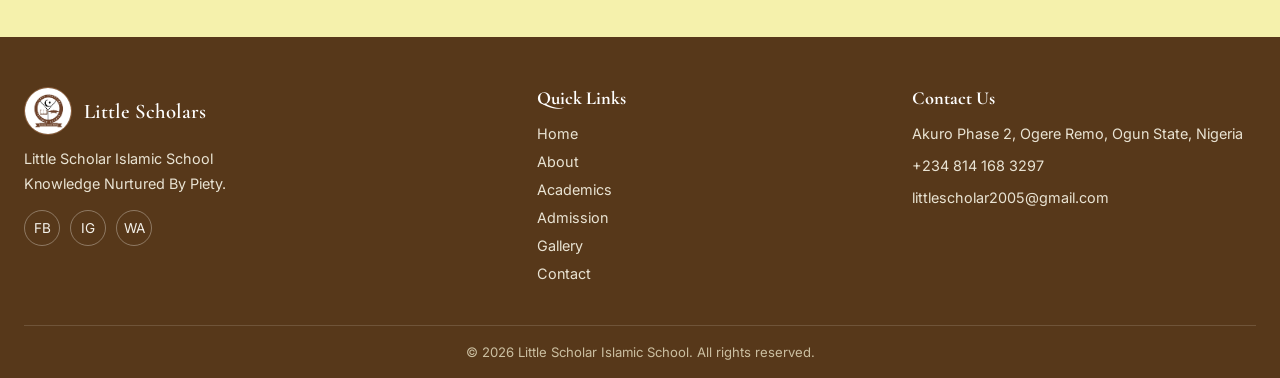
==== commit 33b51123: "Add Little Scholar Website" ====
--- a/index.html
+++ b/index.html
@@ -108,39 +108,31 @@
   <h3>Why Choose Us</h3>
 </div>
 <div class="choose-card">
-  <div class="choose-c1 reveal">
-    <h3 class="choose-head">Experienced and Caring Teachers</h3>
-    <p class="choose-p">Our teacher are dedicated to helping every pupil learn, grow and reach their potential.</p>
-  </div>
-  <div class="choose-c1 reveal">
-    <h3 class="choose-head">Safe Learning Environment</h3>
-    <p class="choose-p">We provide a safe, friendly, and supportive environment where pupils can learn with confidence.</p>
-  </div>
-  <div class="choose-c1 reveal">
-    <h3 class="choose-head">Academic Excellence</h3>
-    <p class="choose-p">We encourage pupils to develop strong academic foundations and a positive attitude towards learning.</p>
-  </div>
-  <div class="choose-c1 reveal">
-    <h3 class="choose-head">Well Equipped Classrooms</h3>
-    <p class="choose-p">Smart, interactive spaces designed to inspire curiosity and collaborative learning.</p>
-  </div>
-  <div class="choose-c1 reveal">
-    <h3 class="choose-head">Sports & Recreation</h3>
-    <p class="choose-p">We encourage pupils to participate in sports and recreational activities that promote teamwork and healthy development.</p>
-  </div>
-  <div class="choose-c1 reveal">
-    <h3 class="choose-head">Moral & Academic Excellence</h3>
-    <p class="choose-p">Inculcating Tarbiyah, honesty, discipline, and prophetic conduct (Uswah) alongside a high-standard curriculum.</p>
-  </div>
-  <div class="choose-c1 reveal">
-    <h3 class="choose-head">Moral & Academic Excellence</h3>
-    <p class="choose-p">Inculcating Tarbiyah, honesty, discipline, and prophetic conduct (Uswah) alongside a high-standard curriculum.</p>
-  </div>
-  <div class="choose-c1 reveal">
-    <h3 class="choose-head">Moral & Academic Excellence</h3>
-    <p class="choose-p">Inculcating Tarbiyah, honesty, discipline, and prophetic conduct (Uswah) alongside a high-standard curriculum.</p>
-  </div>
-  </div>
+    <div class="choose-c1 reveal">
+      <h3 class="choose-head">Experienced and Caring Teachers</h3>
+      <p class="choose-p">Our teacher are dedicated to helping every pupil learn, grow and reach their potential.</p>
+    </div>
+    <div class="choose-c1 reveal">
+      <h3 class="choose-head">Safe Learning Environment</h3>
+      <p class="choose-p">We provide a safe, friendly, and supportive environment where pupils can learn with confidence.</p>
+    </div>
+    <div class="choose-c1 reveal">
+      <h3 class="choose-head">Academic Excellence</h3>
+      <p class="choose-p">We encourage pupils to develop strong academic foundations and a positive attitude towards learning.</p>
+    </div>
+    <div class="choose-c1 reveal">
+      <h3 class="choose-head">Well Equipped Classrooms</h3>
+      <p class="choose-p">Smart, interactive spaces designed to inspire curiosity and collaborative learning.</p>
+    </div>
+    <div class="choose-c1 reveal">
+      <h3 class="choose-head">Sports & Recreation</h3>
+      <p class="choose-p">We encourage pupils to participate in sports and recreational activities that promote teamwork and healthy development.</p>
+    </div>
+    <div class="choose-c1 reveal">
+      <h3 class="choose-head">Moral & Academic Excellence</h3>
+      <p class="choose-p">We nurture good character, discipline, respect, and Islamic values alongside academic learning.</p>
+    </div>
+</div>
 
   <div class="academics-text reveal">
     <h3>Academic Levels</h3>
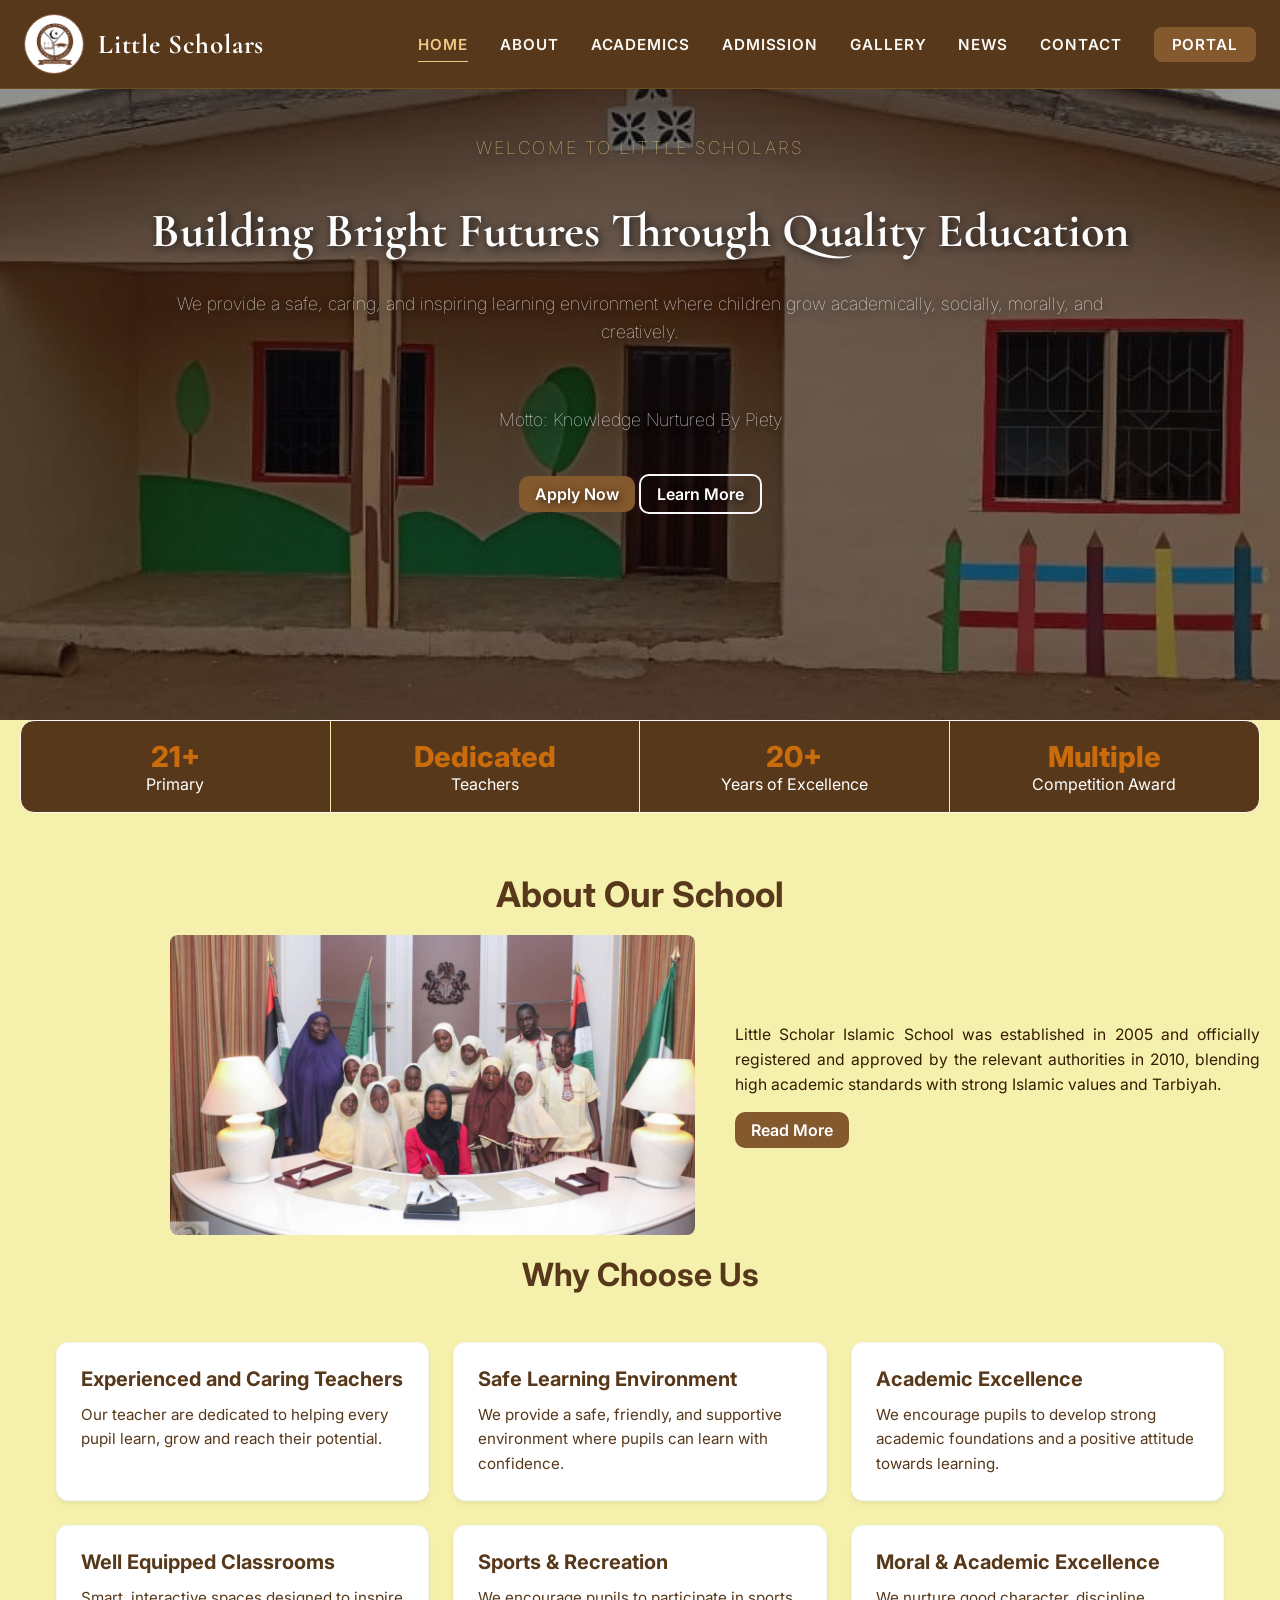
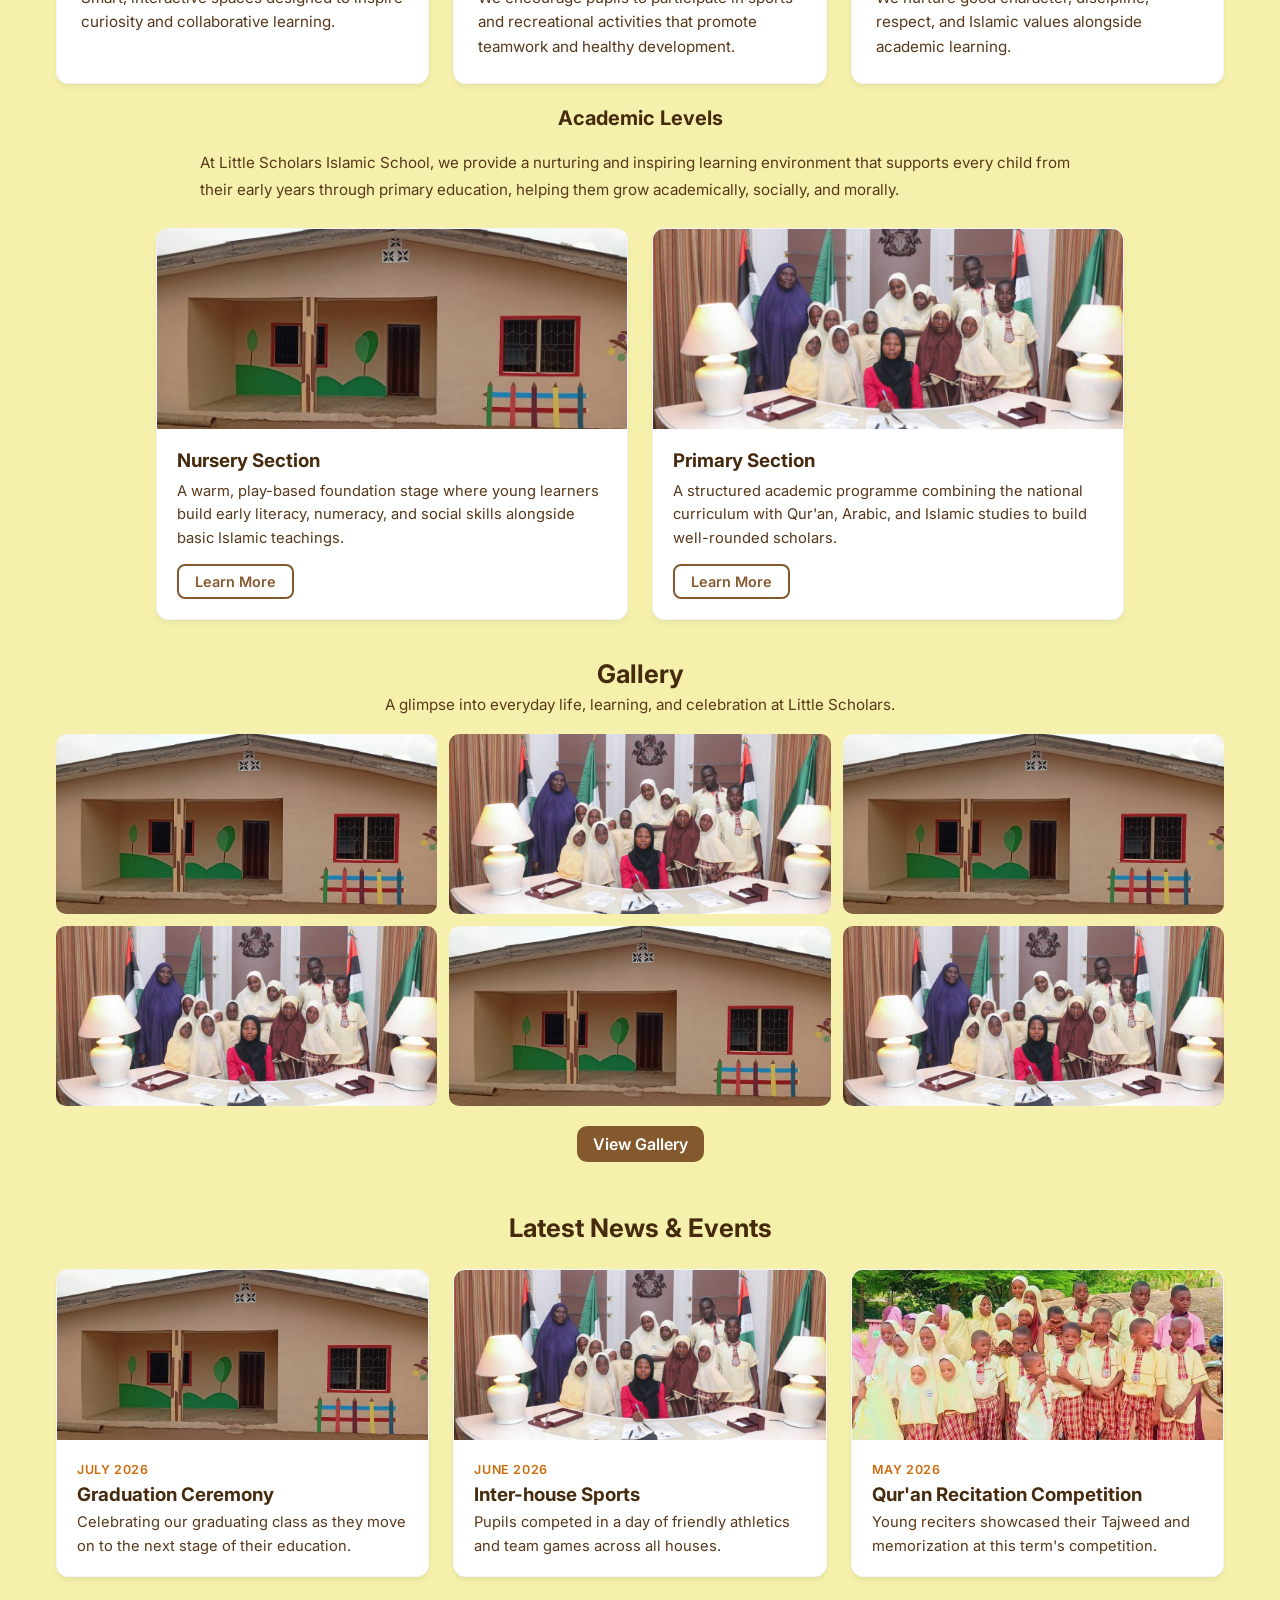
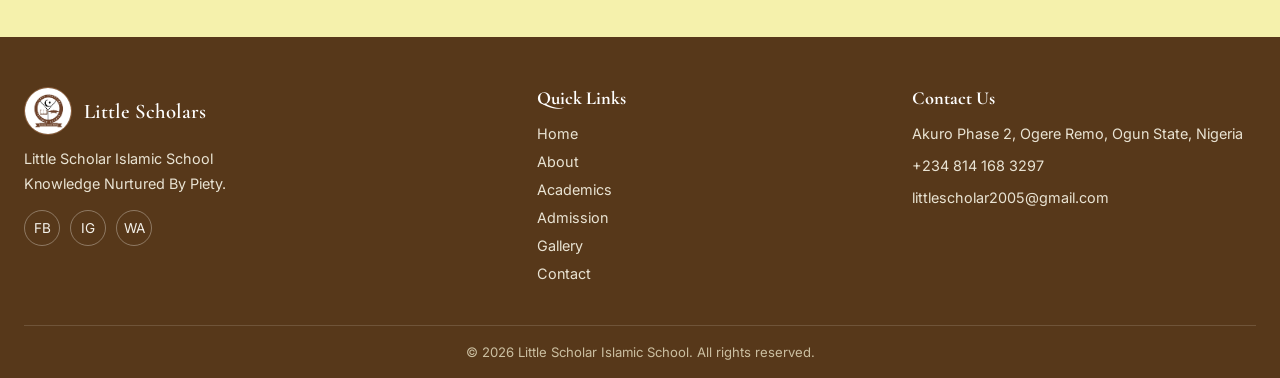
==== commit addb0997: "Add Little Scholar Website" ====
--- a/index.html
+++ b/index.html
@@ -65,7 +65,7 @@
 
 <div class="stats-bar reveal">
   <div class="stat-item reveal">
-    <span class="stat-number">Nursery &</span>
+    <span class="stat-number">21+</span>
     <span class="stat-label">Primary</span>
   </div>
   <div class="stat-item reveal">
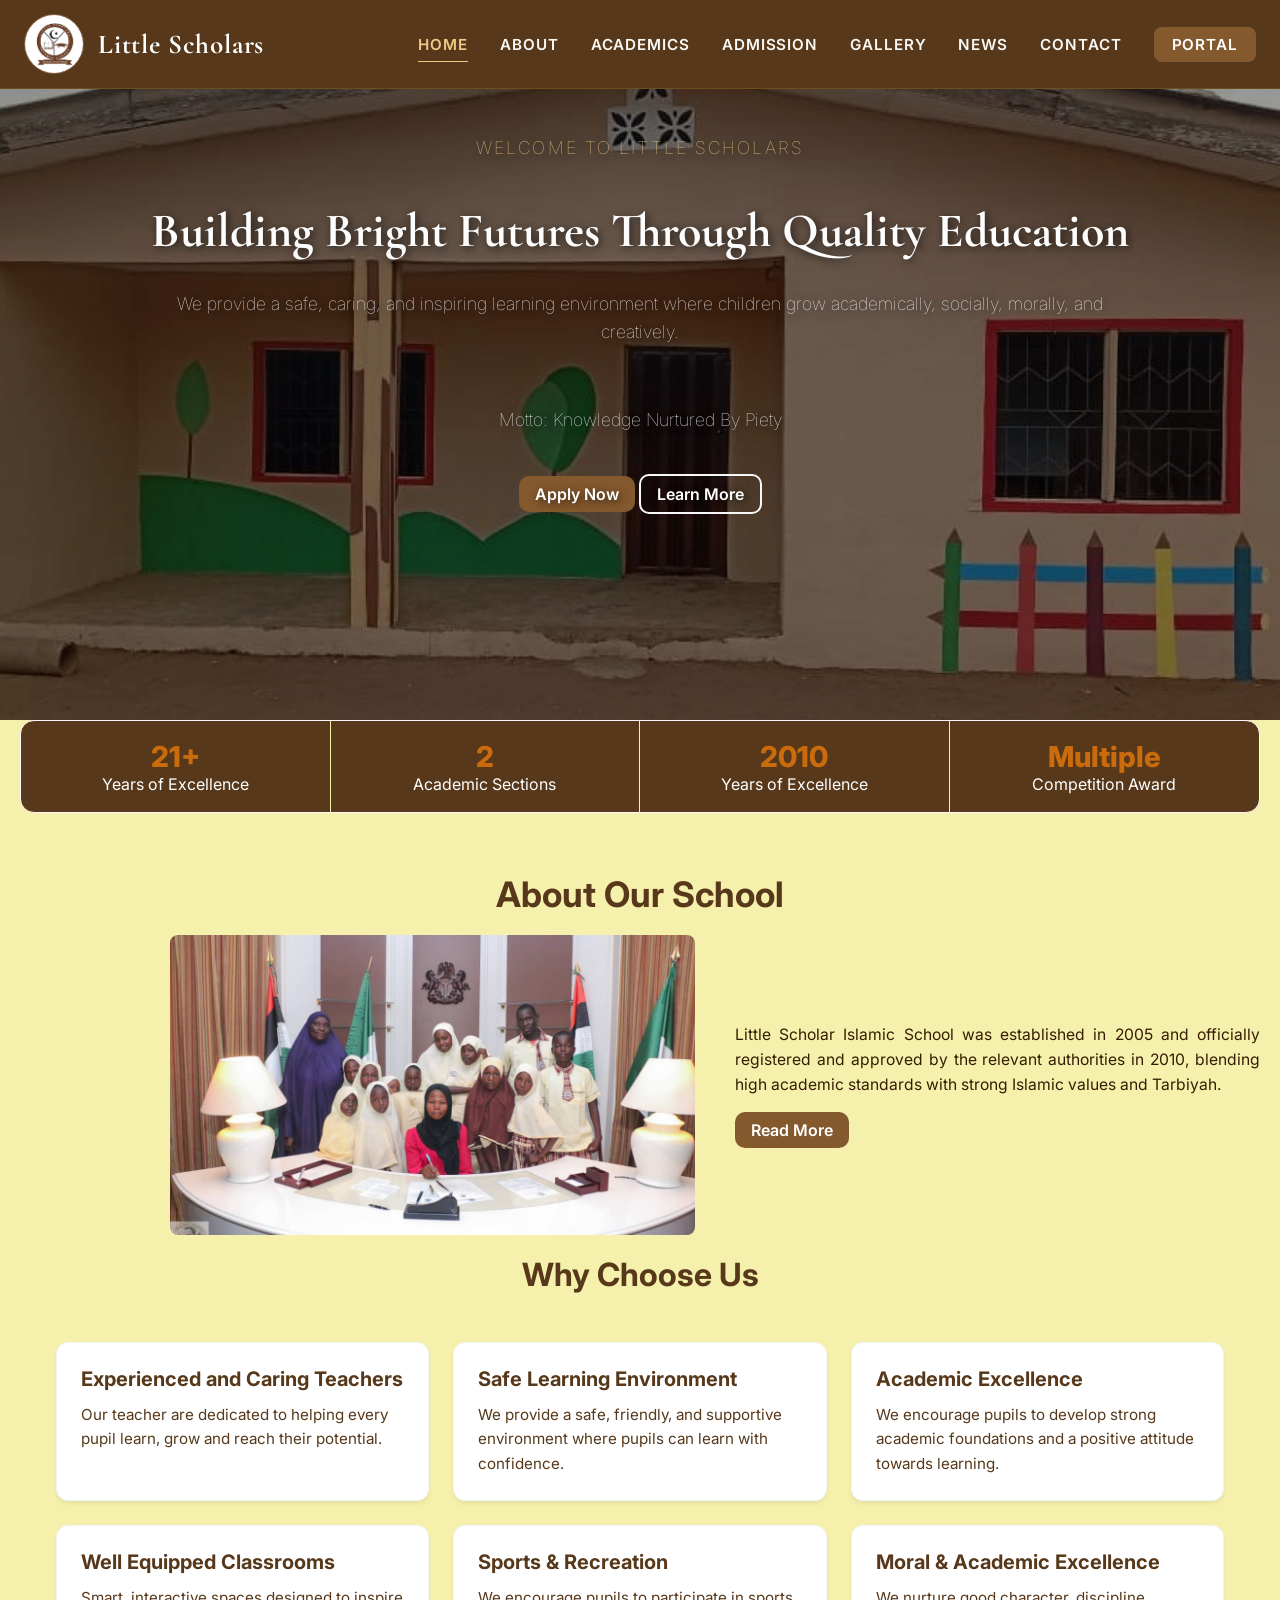
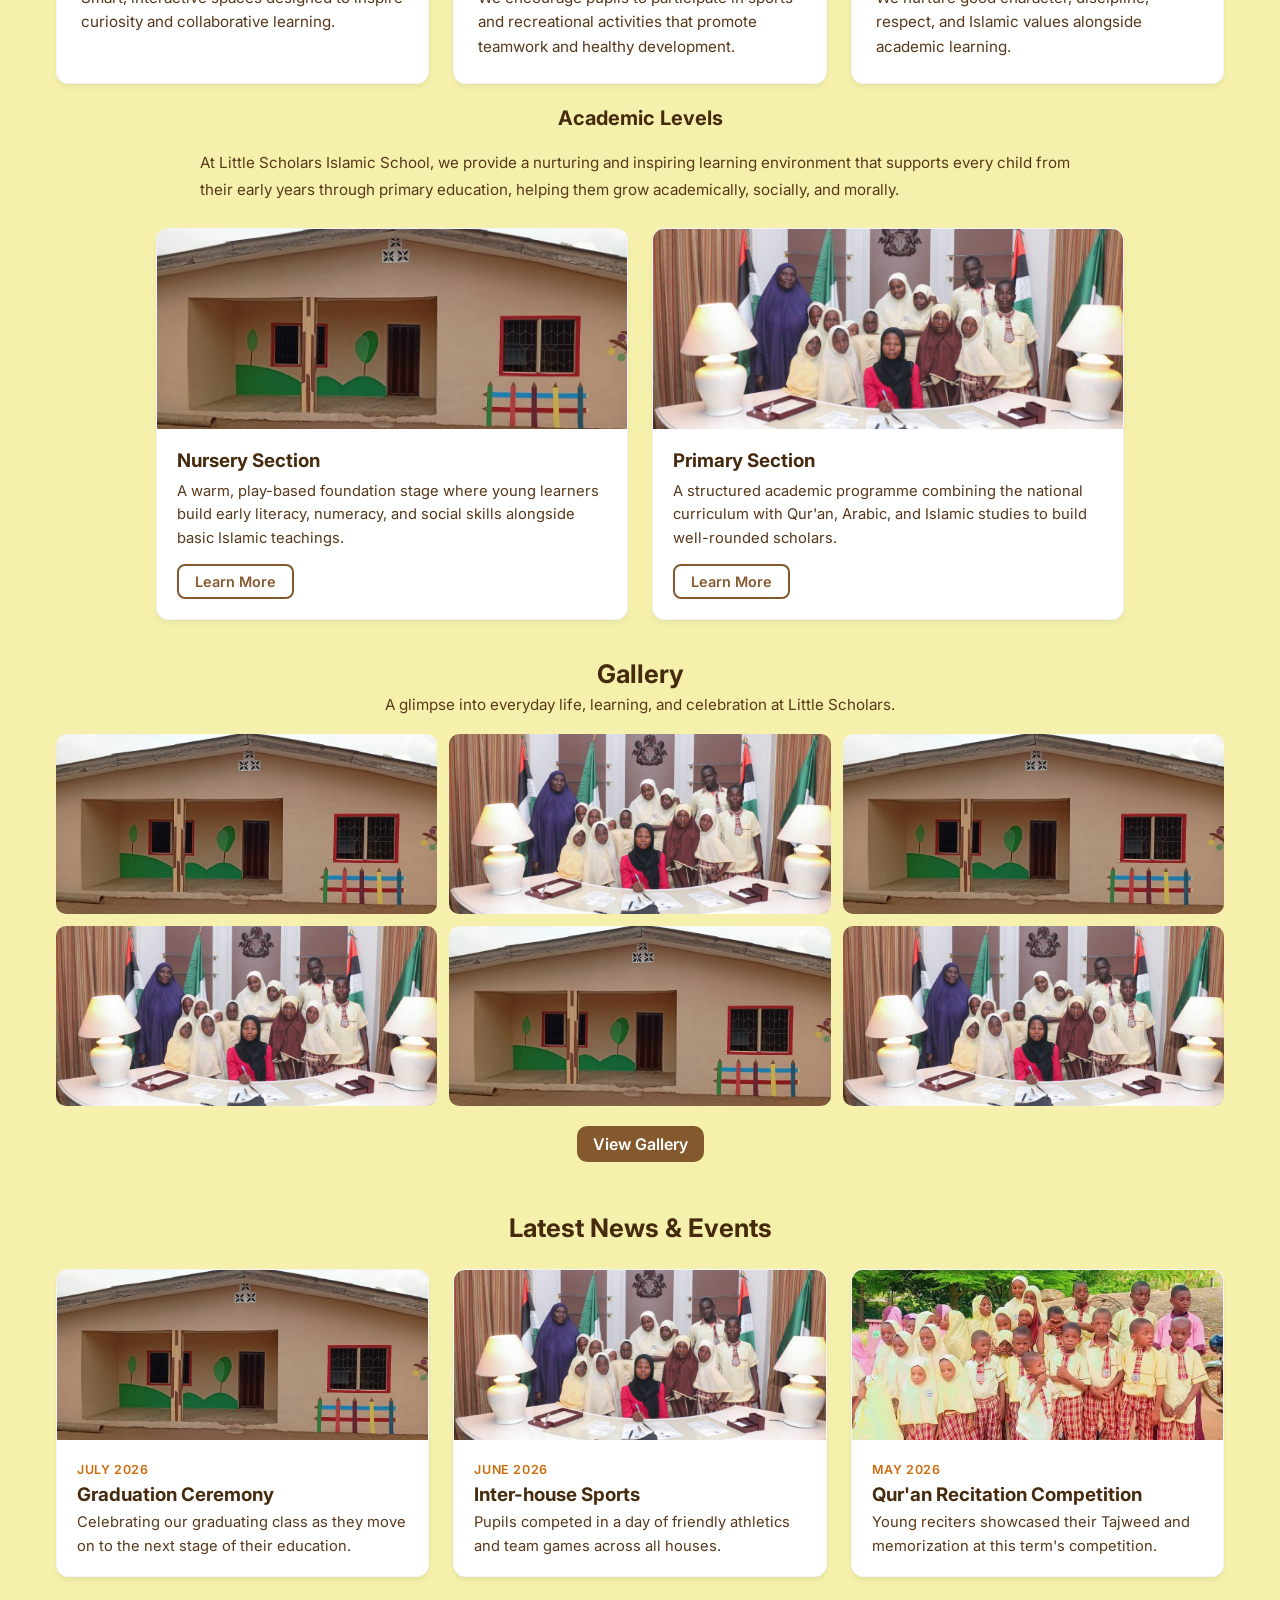
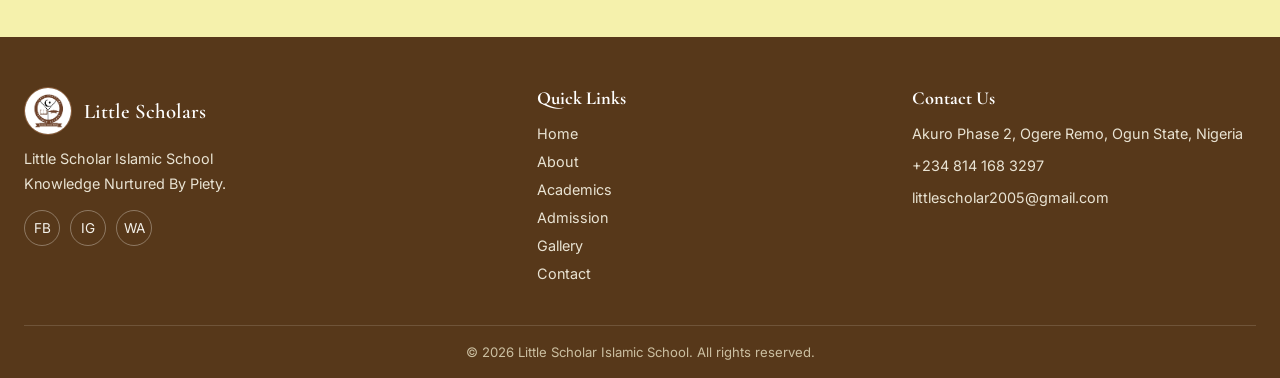
==== commit 7baa43c2: "Add Little Scholar Website" ====
--- a/index.html
+++ b/index.html
@@ -66,14 +66,15 @@
 <div class="stats-bar reveal">
   <div class="stat-item reveal">
     <span class="stat-number">21+</span>
-    <span class="stat-label">Primary</span>
+    <span class="stat-label">Years of Excellence</span>
   </div>
   <div class="stat-item reveal">
-    <span class="stat-number reveal">Dedicated</span>
-    <span class="stat-label">Teachers</span>
+    <span class="stat-number reveal">2</span>
+    <span class="stat-label">Academic Sections
+</span>
   </div>
   <div class="stat-item">
-    <span class="stat-number reveal">20+</span>
+    <span class="stat-number reveal">2010</span>
     <span class="stat-label">Years of Excellence</span>
   </div>
   <div class="stat-item">
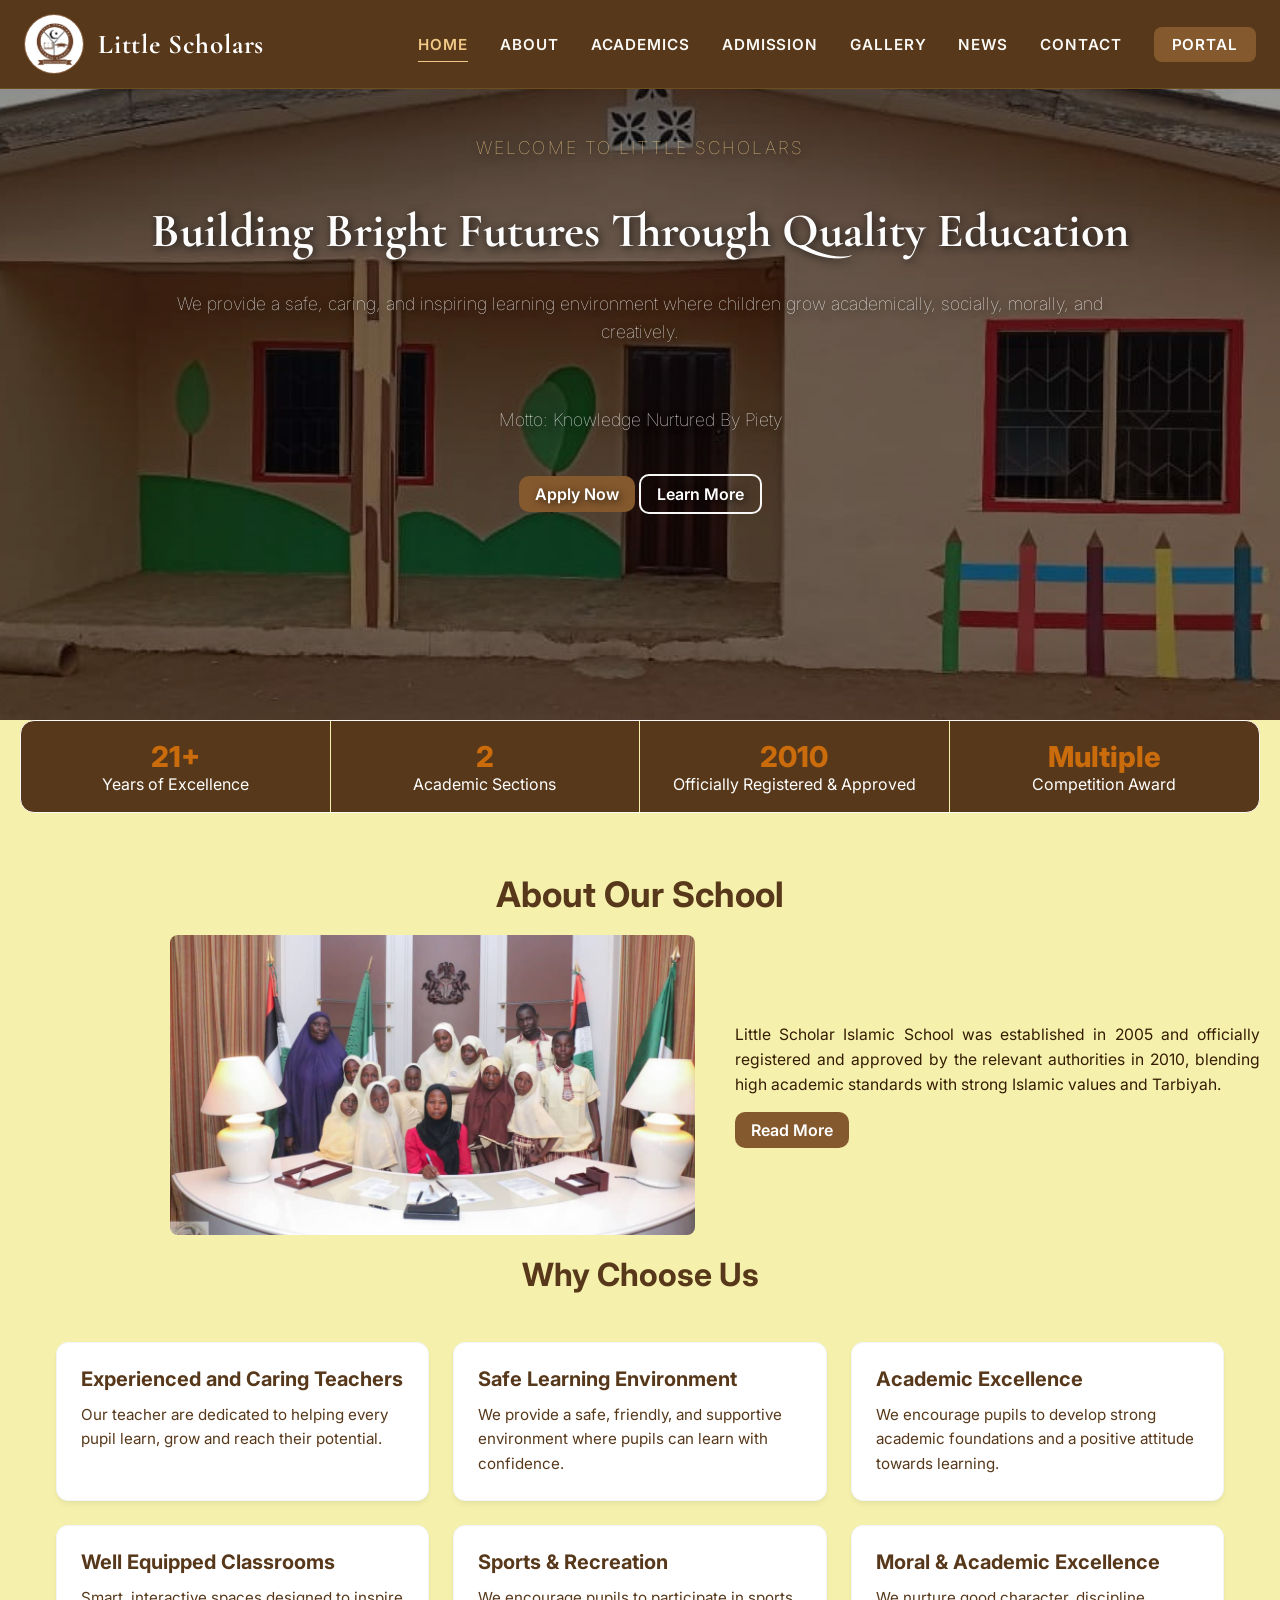
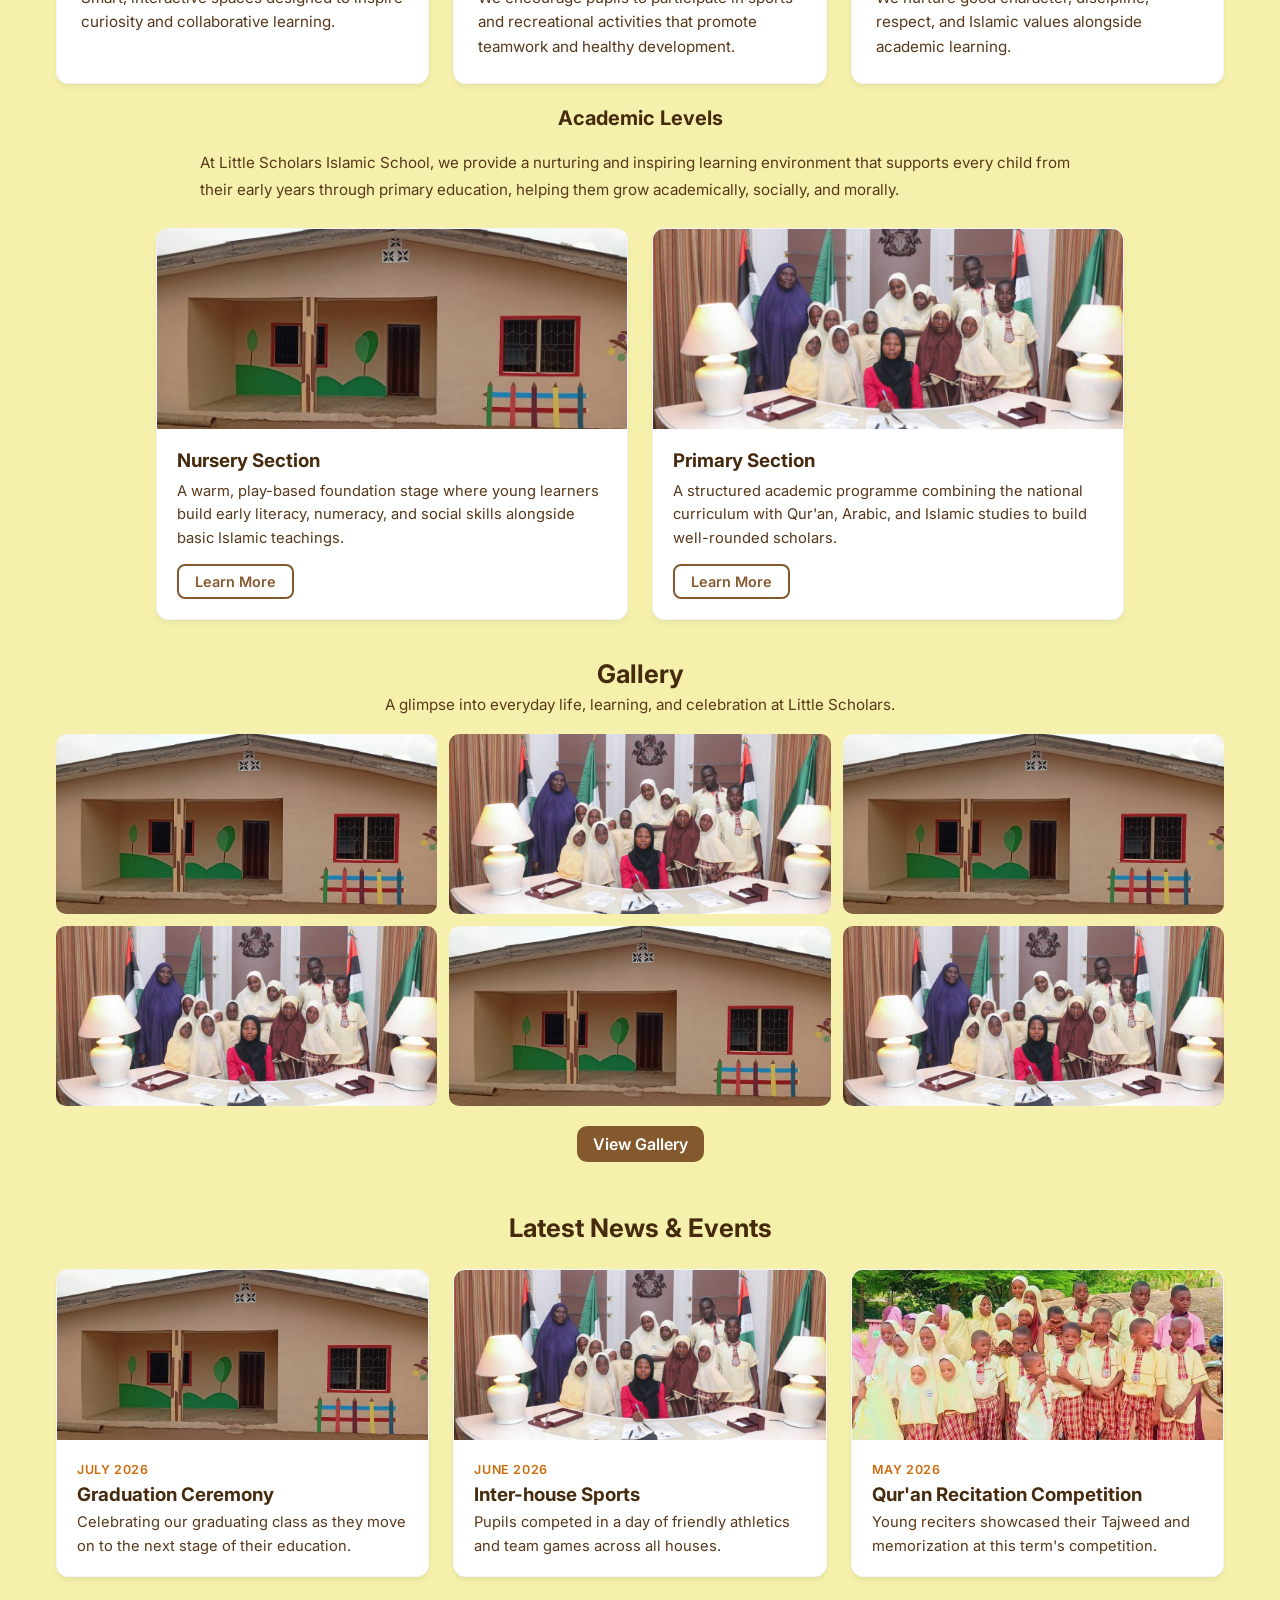
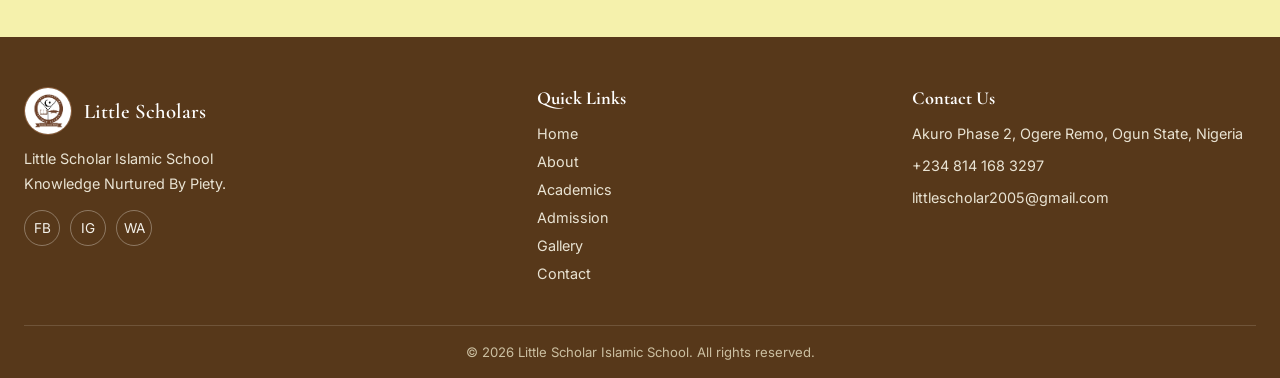
==== commit a7d3444b: "Add Little Scholar Website" ====
--- a/index.html
+++ b/index.html
@@ -75,7 +75,7 @@
   </div>
   <div class="stat-item">
     <span class="stat-number reveal">2010</span>
-    <span class="stat-label">Years of Excellence</span>
+    <span class="stat-label">Officially Registered & Approved</span>
   </div>
   <div class="stat-item">
     <span class="stat-number reveal">Multiple</span>
